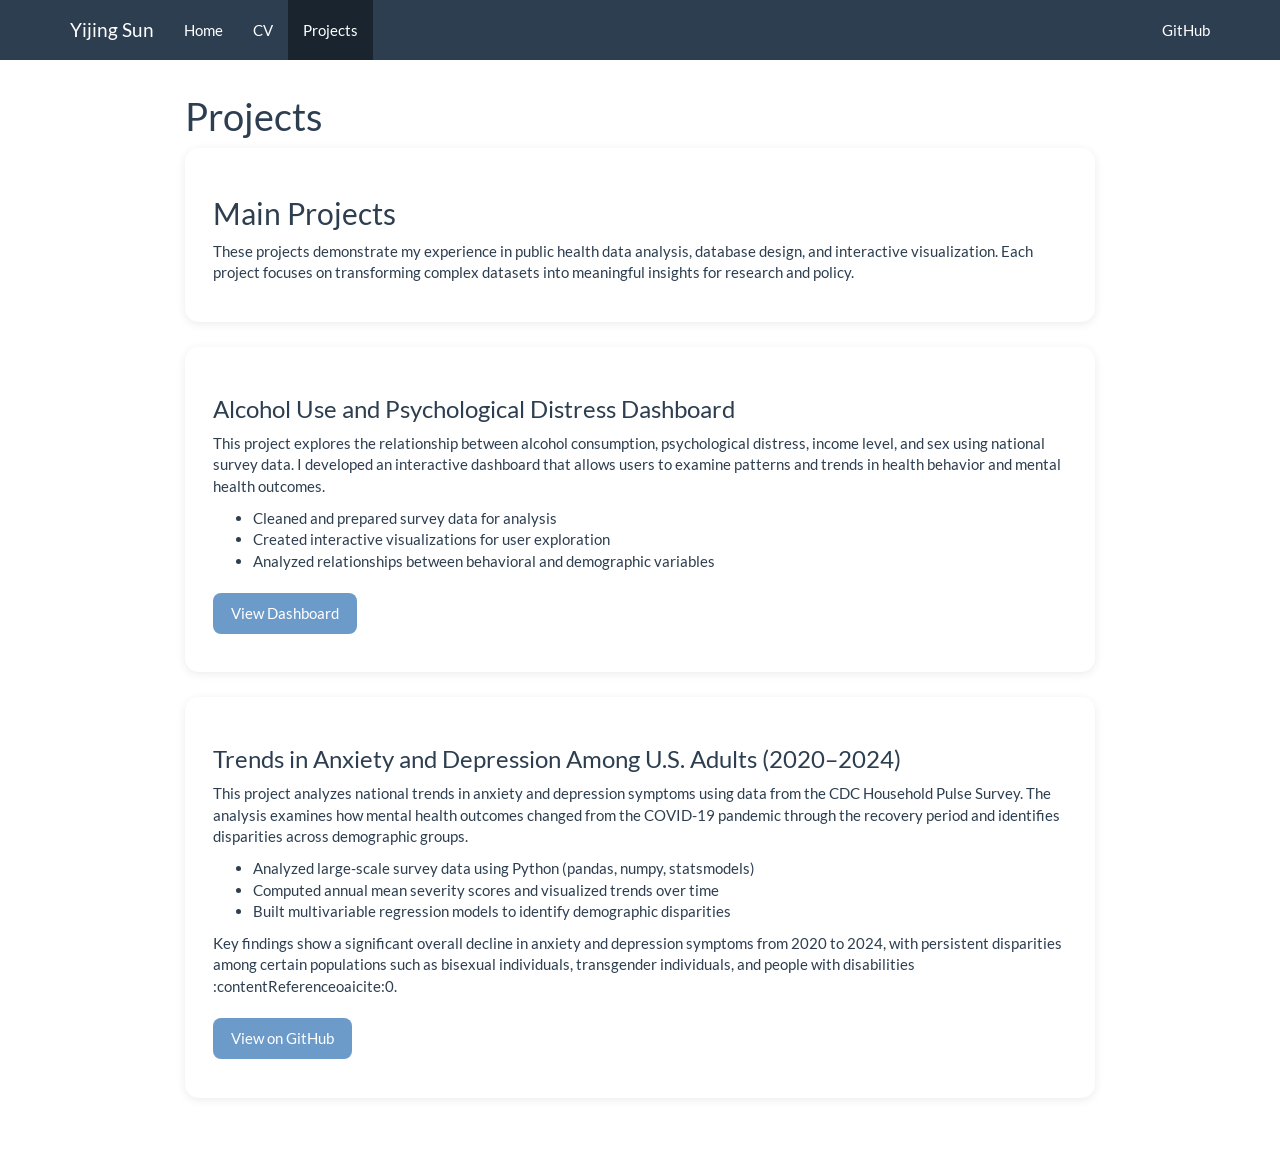
==== docs/projects.html @ ec3d5589 "main files" ====
<!DOCTYPE html>

<html>

<head>

<meta charset="utf-8" />
<meta name="generator" content="pandoc" />
<meta http-equiv="X-UA-Compatible" content="IE=EDGE" />




<title>Projects</title>

<script src="site_libs/header-attrs-2.29/header-attrs.js"></script>
<script src="site_libs/jquery-3.6.0/jquery-3.6.0.min.js"></script>
<meta name="viewport" content="width=device-width, initial-scale=1" />
<link href="site_libs/bootstrap-3.3.5/css/flatly.min.css" rel="stylesheet" />
<script src="site_libs/bootstrap-3.3.5/js/bootstrap.min.js"></script>
<script src="site_libs/bootstrap-3.3.5/shim/html5shiv.min.js"></script>
<script src="site_libs/bootstrap-3.3.5/shim/respond.min.js"></script>
<style>h1 {font-size: 34px;}
       h1.title {font-size: 38px;}
       h2 {font-size: 30px;}
       h3 {font-size: 24px;}
       h4 {font-size: 18px;}
       h5 {font-size: 16px;}
       h6 {font-size: 12px;}
       code {color: inherit; background-color: rgba(0, 0, 0, 0.04);}
       pre:not([class]) { background-color: white }</style>
<script src="site_libs/navigation-1.1/tabsets.js"></script>
<link href="site_libs/highlightjs-9.12.0/default.css" rel="stylesheet" />
<script src="site_libs/highlightjs-9.12.0/highlight.js"></script>

<style type="text/css">
  code{white-space: pre-wrap;}
  span.smallcaps{font-variant: small-caps;}
  span.underline{text-decoration: underline;}
  div.column{display: inline-block; vertical-align: top; width: 50%;}
  div.hanging-indent{margin-left: 1.5em; text-indent: -1.5em;}
  ul.task-list{list-style: none;}
    </style>

<style type="text/css">code{white-space: pre;}</style>
<script type="text/javascript">
if (window.hljs) {
  hljs.configure({languages: []});
  hljs.initHighlightingOnLoad();
  if (document.readyState && document.readyState === "complete") {
    window.setTimeout(function() { hljs.initHighlighting(); }, 0);
  }
}
</script>






<link rel="stylesheet" href="styles.css" type="text/css" />



<style type = "text/css">
.main-container {
  max-width: 940px;
  margin-left: auto;
  margin-right: auto;
}
img {
  max-width:100%;
}
.tabbed-pane {
  padding-top: 12px;
}
.html-widget {
  margin-bottom: 20px;
}
button.code-folding-btn:focus {
  outline: none;
}
summary {
  display: list-item;
}
details > summary > p:only-child {
  display: inline;
}
pre code {
  padding: 0;
}
</style>


<style type="text/css">
.dropdown-submenu {
  position: relative;
}
.dropdown-submenu>.dropdown-menu {
  top: 0;
  left: 100%;
  margin-top: -6px;
  margin-left: -1px;
  border-radius: 0 6px 6px 6px;
}
.dropdown-submenu:hover>.dropdown-menu {
  display: block;
}
.dropdown-submenu>a:after {
  display: block;
  content: " ";
  float: right;
  width: 0;
  height: 0;
  border-color: transparent;
  border-style: solid;
  border-width: 5px 0 5px 5px;
  border-left-color: #cccccc;
  margin-top: 5px;
  margin-right: -10px;
}
.dropdown-submenu:hover>a:after {
  border-left-color: #adb5bd;
}
.dropdown-submenu.pull-left {
  float: none;
}
.dropdown-submenu.pull-left>.dropdown-menu {
  left: -100%;
  margin-left: 10px;
  border-radius: 6px 0 6px 6px;
}
</style>

<script type="text/javascript">
// manage active state of menu based on current page
$(document).ready(function () {
  // active menu anchor
  href = window.location.pathname
  href = href.substr(href.lastIndexOf('/') + 1)
  if (href === "")
    href = "index.html";
  var menuAnchor = $('a[href="' + href + '"]');

  // mark the anchor link active (and if it's in a dropdown, also mark that active)
  var dropdown = menuAnchor.closest('li.dropdown');
  if (window.bootstrap) { // Bootstrap 4+
    menuAnchor.addClass('active');
    dropdown.find('> .dropdown-toggle').addClass('active');
  } else { // Bootstrap 3
    menuAnchor.parent().addClass('active');
    dropdown.addClass('active');
  }

  // Navbar adjustments
  var navHeight = $(".navbar").first().height() + 15;
  var style = document.createElement('style');
  var pt = "padding-top: " + navHeight + "px; ";
  var mt = "margin-top: -" + navHeight + "px; ";
  var css = "";
  // offset scroll position for anchor links (for fixed navbar)
  for (var i = 1; i <= 6; i++) {
    css += ".section h" + i + "{ " + pt + mt + "}\n";
  }
  style.innerHTML = "body {" + pt + "padding-bottom: 40px; }\n" + css;
  document.head.appendChild(style);
});
</script>

<!-- tabsets -->

<style type="text/css">
.tabset-dropdown > .nav-tabs {
  display: inline-table;
  max-height: 500px;
  min-height: 44px;
  overflow-y: auto;
  border: 1px solid #ddd;
  border-radius: 4px;
}

.tabset-dropdown > .nav-tabs > li.active:before, .tabset-dropdown > .nav-tabs.nav-tabs-open:before {
  content: "\e259";
  font-family: 'Glyphicons Halflings';
  display: inline-block;
  padding: 10px;
  border-right: 1px solid #ddd;
}

.tabset-dropdown > .nav-tabs.nav-tabs-open > li.active:before {
  content: "\e258";
  font-family: 'Glyphicons Halflings';
  border: none;
}

.tabset-dropdown > .nav-tabs > li.active {
  display: block;
}

.tabset-dropdown > .nav-tabs > li > a,
.tabset-dropdown > .nav-tabs > li > a:focus,
.tabset-dropdown > .nav-tabs > li > a:hover {
  border: none;
  display: inline-block;
  border-radius: 4px;
  background-color: transparent;
}

.tabset-dropdown > .nav-tabs.nav-tabs-open > li {
  display: block;
  float: none;
}

.tabset-dropdown > .nav-tabs > li {
  display: none;
}
</style>

<!-- code folding -->




</head>

<body>


<div class="container-fluid main-container">




<div class="navbar navbar-default  navbar-fixed-top" role="navigation">
  <div class="container">
    <div class="navbar-header">
      <button type="button" class="navbar-toggle collapsed" data-toggle="collapse" data-bs-toggle="collapse" data-target="#navbar" data-bs-target="#navbar">
        <span class="icon-bar"></span>
        <span class="icon-bar"></span>
        <span class="icon-bar"></span>
      </button>
      <a class="navbar-brand" href="index.html">Yijing Sun</a>
    </div>
    <div id="navbar" class="navbar-collapse collapse">
      <ul class="nav navbar-nav">
        <li>
  <a href="index.html">Home</a>
</li>
<li>
  <a href="cv.html">CV</a>
</li>
<li>
  <a href="projects.html">Projects</a>
</li>
      </ul>
      <ul class="nav navbar-nav navbar-right">
        <li>
  <a href="https://github.com/charsun0119">GitHub</a>
</li>
      </ul>
    </div><!--/.nav-collapse -->
  </div><!--/.container -->
</div><!--/.navbar -->

<div id="header">



<h1 class="title toc-ignore">Projects</h1>

</div>


<div class="section-card">
<h2>
Main Projects
</h2>
<p>
These projects demonstrate my experience in public health data analysis,
database design, and interactive visualization. Each project focuses on
transforming complex datasets into meaningful insights for research and
policy.
</p>
</div>
<div class="section-card">
<h3>
Alcohol Use and Psychological Distress Dashboard
</h3>
<p>
This project explores the relationship between alcohol consumption,
psychological distress, income level, and sex using national survey
data. I developed an interactive dashboard that allows users to examine
patterns and trends in health behavior and mental health outcomes.
</p>
<ul>
<li>
Cleaned and prepared survey data for analysis
</li>
<li>
Created interactive visualizations for user exploration
</li>
<li>
Analyzed relationships between behavioral and demographic variables
</li>
</ul>
<p><a class="button" href="https://charsun0119.github.io/DATA555_final/final-4a.html" target="_blank">
View Dashboard </a></p>
</div>
<div class="section-card">
<h3>
Trends in Anxiety and Depression Among U.S. Adults (2020–2024)
</h3>
<p>
This project analyzes national trends in anxiety and depression symptoms
using data from the CDC Household Pulse Survey. The analysis examines
how mental health outcomes changed from the COVID-19 pandemic through
the recovery period and identifies disparities across demographic
groups.
</p>
<ul>
<li>
Analyzed large-scale survey data using Python (pandas, numpy,
statsmodels)
</li>
<li>
Computed annual mean severity scores and visualized trends over time
</li>
<li>
Built multivariable regression models to identify demographic
disparities
</li>
</ul>
<p>
Key findings show a significant overall decline in anxiety and
depression symptoms from 2020 to 2024, with persistent disparities among
certain populations such as bisexual individuals, transgender
individuals, and people with disabilities :contentReference<span
index="0">oaicite:0</span>.
</p>
<p><a class="button" href="https://github.com/charsun0119/BIOS584-Final" target="_blank">
View on GitHub </a></p>
</div>




</div>

<script>

// add bootstrap table styles to pandoc tables
function bootstrapStylePandocTables() {
  $('tr.odd').parent('tbody').parent('table').addClass('table table-condensed');
}
$(document).ready(function () {
  bootstrapStylePandocTables();
});


</script>

<!-- tabsets -->

<script>
$(document).ready(function () {
  window.buildTabsets("TOC");
});

$(document).ready(function () {
  $('.tabset-dropdown > .nav-tabs > li').click(function () {
    $(this).parent().toggleClass('nav-tabs-open');
  });
});
</script>

<!-- code folding -->


<!-- dynamically load mathjax for compatibility with self-contained -->
<script>
  (function () {
    var script = document.createElement("script");
    script.type = "text/javascript";
    script.src  = "https://mathjax.rstudio.com/latest/MathJax.js?config=TeX-AMS-MML_HTMLorMML";
    document.getElementsByTagName("head")[0].appendChild(script);
  })();
</script>

</body>
</html>
---- docs/site_libs/bootstrap-3.3.5/css/flatly.min.css ----
@font-face {
  font-family: 'Lato';
  font-style: normal;
  font-weight: 400;
  src: url(fonts/Lato.ttf) format('truetype');
}
@font-face {
  font-family: 'Lato';
  font-style: normal;
  font-weight: 700;
  src: url(fonts/LatoBold.ttf) format('truetype');
}
@font-face {
  font-family: 'Lato';
  font-style: italic;
  font-weight: 400;
  src: url(fonts/LatoItalic.ttf) format('truetype');
}

/*!
 * bootswatch v3.3.6
 * Homepage: http://bootswatch.com
 * Copyright 2012-2015 Thomas Park
 * Licensed under MIT
 * Based on Bootstrap
*//*!
 * Bootstrap v3.3.6 (http://getbootstrap.com)
 * Copyright 2011-2015 Twitter, Inc.
 * Licensed under MIT (https://github.com/twbs/bootstrap/blob/master/LICENSE)
 *//*! normalize.css v3.0.3 | MIT License | github.com/necolas/normalize.css */html{font-family:sans-serif;-ms-text-size-adjust:100%;-webkit-text-size-adjust:100%}body{margin:0}article,aside,details,figcaption,figure,footer,header,hgroup,main,menu,nav,section,summary{display:block}audio,canvas,progress,video{display:inline-block;vertical-align:baseline}audio:not([controls]){display:none;height:0}[hidden],template{display:none}a{background-color:transparent}a:active,a:hover{outline:0}abbr[title]{border-bottom:1px dotted}b,strong{font-weight:bold}dfn{font-style:italic}h1{font-size:2em;margin:0.67em 0}mark{background:#ff0;color:#000}small{font-size:80%}sub,sup{font-size:75%;line-height:0;position:relative;vertical-align:baseline}sup{top:-0.5em}sub{bottom:-0.25em}img{border:0}svg:not(:root){overflow:hidden}figure{margin:1em 40px}hr{-webkit-box-sizing:content-box;-moz-box-sizing:content-box;box-sizing:content-box;height:0}pre{overflow:auto}code,kbd,pre,samp{font-family:monospace, monospace;font-size:1em}button,input,optgroup,select,textarea{color:inherit;font:inherit;margin:0}button{overflow:visible}button,select{text-transform:none}button,html input[type="button"],input[type="reset"],input[type="submit"]{-webkit-appearance:button;cursor:pointer}button[disabled],html input[disabled]{cursor:default}button::-moz-focus-inner,input::-moz-focus-inner{border:0;padding:0}input{line-height:normal}input[type="checkbox"],input[type="radio"]{-webkit-box-sizing:border-box;-moz-box-sizing:border-box;box-sizing:border-box;padding:0}input[type="number"]::-webkit-inner-spin-button,input[type="number"]::-webkit-outer-spin-button{height:auto}input[type="search"]{-webkit-appearance:textfield;-webkit-box-sizing:content-box;-moz-box-sizing:content-box;box-sizing:content-box}input[type="search"]::-webkit-search-cancel-button,input[type="search"]::-webkit-search-decoration{-webkit-appearance:none}fieldset{border:1px solid #c0c0c0;margin:0 2px;padding:0.35em 0.625em 0.75em}legend{border:0;padding:0}textarea{overflow:auto}optgroup{font-weight:bold}table{border-collapse:collapse;border-spacing:0}td,th{padding:0}/*! Source: https://github.com/h5bp/html5-boilerplate/blob/master/src/css/main.css */@media print{*,*:before,*:after{background:transparent !important;color:#000 !important;-webkit-box-shadow:none !important;box-shadow:none !important;text-shadow:none !important}a,a:visited{text-decoration:underline}a[href]:after{content:" (" attr(href) ")"}abbr[title]:after{content:" (" attr(title) ")"}a[href^="#"]:after,a[href^="javascript:"]:after{content:""}pre,blockquote{border:1px solid #999;page-break-inside:avoid}thead{display:table-header-group}tr,img{page-break-inside:avoid}img{max-width:100% !important}p,h2,h3{orphans:3;widows:3}h2,h3{page-break-after:avoid}.navbar{display:none}.btn>.caret,.dropup>.btn>.caret{border-top-color:#000 !important}.label{border:1px solid #000}.table{border-collapse:collapse !important}.table td,.table th{background-color:#fff !important}.table-bordered th,.table-bordered td{border:1px solid #ddd !important}}@font-face{font-family:'Glyphicons Halflings';src:url('../fonts/glyphicons-halflings-regular.eot');src:url('../fonts/glyphicons-halflings-regular.eot?#iefix') format('embedded-opentype'),url('../fonts/glyphicons-halflings-regular.woff') format('woff'),url('../fonts/glyphicons-halflings-regular.ttf') format('truetype'),url('../fonts/glyphicons-halflings-regular.svg#glyphicons_halflingsregular') format('svg')}.glyphicon{position:relative;top:1px;display:inline-block;font-family:'Glyphicons Halflings';font-style:normal;font-weight:normal;line-height:1;-webkit-font-smoothing:antialiased;-moz-osx-font-smoothing:grayscale}.glyphicon-asterisk:before{content:"\002a"}.glyphicon-plus:before{content:"\002b"}.glyphicon-euro:before,.glyphicon-eur:before{content:"\20ac"}.glyphicon-minus:before{content:"\2212"}.glyphicon-cloud:before{content:"\2601"}.glyphicon-envelope:before{content:"\2709"}.glyphicon-pencil:before{content:"\270f"}.glyphicon-glass:before{content:"\e001"}.glyphicon-music:before{content:"\e002"}.glyphicon-search:before{content:"\e003"}.glyphicon-heart:before{content:"\e005"}.glyphicon-star:before{content:"\e006"}.glyphicon-star-empty:before{content:"\e007"}.glyphicon-user:before{content:"\e008"}.glyphicon-film:before{content:"\e009"}.glyphicon-th-large:before{content:"\e010"}.glyphicon-th:before{content:"\e011"}.glyphicon-th-list:before{content:"\e012"}.glyphicon-ok:before{content:"\e013"}.glyphicon-remove:before{content:"\e014"}.glyphicon-zoom-in:before{content:"\e015"}.glyphicon-zoom-out:before{content:"\e016"}.glyphicon-off:before{content:"\e017"}.glyphicon-signal:before{content:"\e018"}.glyphicon-cog:before{content:"\e019"}.glyphicon-trash:before{content:"\e020"}.glyphicon-home:before{content:"\e021"}.glyphicon-file:before{content:"\e022"}.glyphicon-time:before{content:"\e023"}.glyphicon-road:before{content:"\e024"}.glyphicon-download-alt:before{content:"\e025"}.glyphicon-download:before{content:"\e026"}.glyphicon-upload:before{content:"\e027"}.glyphicon-inbox:before{content:"\e028"}.glyphicon-play-circle:before{content:"\e029"}.glyphicon-repeat:before{content:"\e030"}.glyphicon-refresh:before{content:"\e031"}.glyphicon-list-alt:before{content:"\e032"}.glyphicon-lock:before{content:"\e033"}.glyphicon-flag:before{content:"\e034"}.glyphicon-headphones:before{content:"\e035"}.glyphicon-volume-off:before{content:"\e036"}.glyphicon-volume-down:before{content:"\e037"}.glyphicon-volume-up:before{content:"\e038"}.glyphicon-qrcode:before{content:"\e039"}.glyphicon-barcode:before{content:"\e040"}.glyphicon-tag:before{content:"\e041"}.glyphicon-tags:before{content:"\e042"}.glyphicon-book:before{content:"\e043"}.glyphicon-bookmark:before{content:"\e044"}.glyphicon-print:before{content:"\e045"}.glyphicon-camera:before{content:"\e046"}.glyphicon-font:before{content:"\e047"}.glyphicon-bold:before{content:"\e048"}.glyphicon-italic:before{content:"\e049"}.glyphicon-text-height:before{content:"\e050"}.glyphicon-text-width:before{content:"\e051"}.glyphicon-align-left:before{content:"\e052"}.glyphicon-align-center:before{content:"\e053"}.glyphicon-align-right:before{content:"\e054"}.glyphicon-align-justify:before{content:"\e055"}.glyphicon-list:before{content:"\e056"}.glyphicon-indent-left:before{content:"\e057"}.glyphicon-indent-right:before{content:"\e058"}.glyphicon-facetime-video:before{content:"\e059"}.glyphicon-picture:before{content:"\e060"}.glyphicon-map-marker:before{content:"\e062"}.glyphicon-adjust:before{content:"\e063"}.glyphicon-tint:before{content:"\e064"}.glyphicon-edit:before{content:"\e065"}.glyphicon-share:before{content:"\e066"}.glyphicon-check:before{content:"\e067"}.glyphicon-move:before{content:"\e068"}.glyphicon-step-backward:before{content:"\e069"}.glyphicon-fast-backward:before{content:"\e070"}.glyphicon-backward:before{content:"\e071"}.glyphicon-play:before{content:"\e072"}.glyphicon-pause:before{content:"\e073"}.glyphicon-stop:before{content:"\e074"}.glyphicon-forward:before{content:"\e075"}.glyphicon-fast-forward:before{content:"\e076"}.glyphicon-step-forward:before{content:"\e077"}.glyphicon-eject:before{content:"\e078"}.glyphicon-chevron-left:before{content:"\e079"}.glyphicon-chevron-right:before{content:"\e080"}.glyphicon-plus-sign:before{content:"\e081"}.glyphicon-minus-sign:before{content:"\e082"}.glyphicon-remove-sign:before{content:"\e083"}.glyphicon-ok-sign:before{content:"\e084"}.glyphicon-question-sign:before{content:"\e085"}.glyphicon-info-sign:before{content:"\e086"}.glyphicon-screenshot:before{content:"\e087"}.glyphicon-remove-circle:before{content:"\e088"}.glyphicon-ok-circle:before{content:"\e089"}.glyphicon-ban-circle:before{content:"\e090"}.glyphicon-arrow-left:before{content:"\e091"}.glyphicon-arrow-right:before{content:"\e092"}.glyphicon-arrow-up:before{content:"\e093"}.glyphicon-arrow-down:before{content:"\e094"}.glyphicon-share-alt:before{content:"\e095"}.glyphicon-resize-full:before{content:"\e096"}.glyphicon-resize-small:before{content:"\e097"}.glyphicon-exclamation-sign:before{content:"\e101"}.glyphicon-gift:before{content:"\e102"}.glyphicon-leaf:before{content:"\e103"}.glyphicon-fire:before{content:"\e104"}.glyphicon-eye-open:before{content:"\e105"}.glyphicon-eye-close:before{content:"\e106"}.glyphicon-warning-sign:before{content:"\e107"}.glyphicon-plane:before{content:"\e108"}.glyphicon-calendar:before{content:"\e109"}.glyphicon-random:before{content:"\e110"}.glyphicon-comment:before{content:"\e111"}.glyphicon-magnet:before{content:"\e112"}.glyphicon-chevron-up:before{content:"\e113"}.glyphicon-chevron-down:before{content:"\e114"}.glyphicon-retweet:before{content:"\e115"}.glyphicon-shopping-cart:before{content:"\e116"}.glyphicon-folder-close:before{content:"\e117"}.glyphicon-folder-open:before{content:"\e118"}.glyphicon-resize-vertical:before{content:"\e119"}.glyphicon-resize-horizontal:before{content:"\e120"}.glyphicon-hdd:before{content:"\e121"}.glyphicon-bullhorn:before{content:"\e122"}.glyphicon-bell:before{content:"\e123"}.glyphicon-certificate:before{content:"\e124"}.glyphicon-thumbs-up:before{content:"\e125"}.glyphicon-thumbs-down:before{content:"\e126"}.glyphicon-hand-right:before{content:"\e127"}.glyphicon-hand-left:before{content:"\e128"}.glyphicon-hand-up:before{content:"\e129"}.glyphicon-hand-down:before{content:"\e130"}.glyphicon-circle-arrow-right:before{content:"\e131"}.glyphicon-circle-arrow-left:before{content:"\e132"}.glyphicon-circle-arrow-up:before{content:"\e133"}.glyphicon-circle-arrow-down:before{content:"\e134"}.glyphicon-globe:before{content:"\e135"}.glyphicon-wrench:before{content:"\e136"}.glyphicon-tasks:before{content:"\e137"}.glyphicon-filter:before{content:"\e138"}.glyphicon-briefcase:before{content:"\e139"}.glyphicon-fullscreen:before{content:"\e140"}.glyphicon-dashboard:before{content:"\e141"}.glyphicon-paperclip:before{content:"\e142"}.glyphicon-heart-empty:before{content:"\e143"}.glyphicon-link:before{content:"\e144"}.glyphicon-phone:before{content:"\e145"}.glyphicon-pushpin:before{content:"\e146"}.glyphicon-usd:before{content:"\e148"}.glyphicon-gbp:before{content:"\e149"}.glyphicon-sort:before{content:"\e150"}.glyphicon-sort-by-alphabet:before{content:"\e151"}.glyphicon-sort-by-alphabet-alt:before{content:"\e152"}.glyphicon-sort-by-order:before{content:"\e153"}.glyphicon-sort-by-order-alt:before{content:"\e154"}.glyphicon-sort-by-attributes:before{content:"\e155"}.glyphicon-sort-by-attributes-alt:before{content:"\e156"}.glyphicon-unchecked:before{content:"\e157"}.glyphicon-expand:before{content:"\e158"}.glyphicon-collapse-down:before{content:"\e159"}.glyphicon-collapse-up:before{content:"\e160"}.glyphicon-log-in:before{content:"\e161"}.glyphicon-flash:before{content:"\e162"}.glyphicon-log-out:before{content:"\e163"}.glyphicon-new-window:before{content:"\e164"}.glyphicon-record:before{content:"\e165"}.glyphicon-save:before{content:"\e166"}.glyphicon-open:before{content:"\e167"}.glyphicon-saved:before{content:"\e168"}.glyphicon-import:before{content:"\e169"}.glyphicon-export:before{content:"\e170"}.glyphicon-send:before{content:"\e171"}.glyphicon-floppy-disk:before{content:"\e172"}.glyphicon-floppy-saved:before{content:"\e173"}.glyphicon-floppy-remove:before{content:"\e174"}.glyphicon-floppy-save:before{content:"\e175"}.glyphicon-floppy-open:before{content:"\e176"}.glyphicon-credit-card:before{content:"\e177"}.glyphicon-transfer:before{content:"\e178"}.glyphicon-cutlery:before{content:"\e179"}.glyphicon-header:before{content:"\e180"}.glyphicon-compressed:before{content:"\e181"}.glyphicon-earphone:before{content:"\e182"}.glyphicon-phone-alt:before{content:"\e183"}.glyphicon-tower:before{content:"\e184"}.glyphicon-stats:before{content:"\e185"}.glyphicon-sd-video:before{content:"\e186"}.glyphicon-hd-video:before{content:"\e187"}.glyphicon-subtitles:before{content:"\e188"}.glyphicon-sound-stereo:before{content:"\e189"}.glyphicon-sound-dolby:before{content:"\e190"}.glyphicon-sound-5-1:before{content:"\e191"}.glyphicon-sound-6-1:before{content:"\e192"}.glyphicon-sound-7-1:before{content:"\e193"}.glyphicon-copyright-mark:before{content:"\e194"}.glyphicon-registration-mark:before{content:"\e195"}.glyphicon-cloud-download:before{content:"\e197"}.glyphicon-cloud-upload:before{content:"\e198"}.glyphicon-tree-conifer:before{content:"\e199"}.glyphicon-tree-deciduous:before{content:"\e200"}.glyphicon-cd:before{content:"\e201"}.glyphicon-save-file:before{content:"\e202"}.glyphicon-open-file:before{content:"\e203"}.glyphicon-level-up:before{content:"\e204"}.glyphicon-copy:before{content:"\e205"}.glyphicon-paste:before{content:"\e206"}.glyphicon-alert:before{content:"\e209"}.glyphicon-equalizer:before{content:"\e210"}.glyphicon-king:before{content:"\e211"}.glyphicon-queen:before{content:"\e212"}.glyphicon-pawn:before{content:"\e213"}.glyphicon-bishop:before{content:"\e214"}.glyphicon-knight:before{content:"\e215"}.glyphicon-baby-formula:before{content:"\e216"}.glyphicon-tent:before{content:"\26fa"}.glyphicon-blackboard:before{content:"\e218"}.glyphicon-bed:before{content:"\e219"}.glyphicon-apple:before{content:"\f8ff"}.glyphicon-erase:before{content:"\e221"}.glyphicon-hourglass:before{content:"\231b"}.glyphicon-lamp:before{content:"\e223"}.glyphicon-duplicate:before{content:"\e224"}.glyphicon-piggy-bank:before{content:"\e225"}.glyphicon-scissors:before{content:"\e226"}.glyphicon-bitcoin:before{content:"\e227"}.glyphicon-btc:before{content:"\e227"}.glyphicon-xbt:before{content:"\e227"}.glyphicon-yen:before{content:"\00a5"}.glyphicon-jpy:before{content:"\00a5"}.glyphicon-ruble:before{content:"\20bd"}.glyphicon-rub:before{content:"\20bd"}.glyphicon-scale:before{content:"\e230"}.glyphicon-ice-lolly:before{content:"\e231"}.glyphicon-ice-lolly-tasted:before{content:"\e232"}.glyphicon-education:before{content:"\e233"}.glyphicon-option-horizontal:before{content:"\e234"}.glyphicon-option-vertical:before{content:"\e235"}.glyphicon-menu-hamburger:before{content:"\e236"}.glyphicon-modal-window:before{content:"\e237"}.glyphicon-oil:before{content:"\e238"}.glyphicon-grain:before{content:"\e239"}.glyphicon-sunglasses:before{content:"\e240"}.glyphicon-text-size:before{content:"\e241"}.glyphicon-text-color:before{content:"\e242"}.glyphicon-text-background:before{content:"\e243"}.glyphicon-object-align-top:before{content:"\e244"}.glyphicon-object-align-bottom:before{content:"\e245"}.glyphicon-object-align-horizontal:before{content:"\e246"}.glyphicon-object-align-left:before{content:"\e247"}.glyphicon-object-align-vertical:before{content:"\e248"}.glyphicon-object-align-right:before{content:"\e249"}.glyphicon-triangle-right:before{content:"\e250"}.glyphicon-triangle-left:before{content:"\e251"}.glyphicon-triangle-bottom:before{content:"\e252"}.glyphicon-triangle-top:before{content:"\e253"}.glyphicon-console:before{content:"\e254"}.glyphicon-superscript:before{content:"\e255"}.glyphicon-subscript:before{content:"\e256"}.glyphicon-menu-left:before{content:"\e257"}.glyphicon-menu-right:before{content:"\e258"}.glyphicon-menu-down:before{content:"\e259"}.glyphicon-menu-up:before{content:"\e260"}*{-webkit-box-sizing:border-box;-moz-box-sizing:border-box;box-sizing:border-box}*:before,*:after{-webkit-box-sizing:border-box;-moz-box-sizing:border-box;box-sizing:border-box}html{font-size:10px;-webkit-tap-highlight-color:rgba(0,0,0,0)}body{font-family:"Lato","Helvetica Neue",Helvetica,Arial,sans-serif;font-size:15px;line-height:1.42857143;color:#2c3e50;background-color:#ffffff}input,button,select,textarea{font-family:inherit;font-size:inherit;line-height:inherit}a{color:#18bc9c;text-decoration:none}a:hover,a:focus{color:#18bc9c;text-decoration:underline}a:focus{outline:thin dotted;outline:5px auto -webkit-focus-ring-color;outline-offset:-2px}figure{margin:0}img{vertical-align:middle}.img-responsive,.thumbnail>img,.thumbnail a>img,.carousel-inner>.item>img,.carousel-inner>.item>a>img{display:block;max-width:100%;height:auto}.img-rounded{border-radius:6px}.img-thumbnail{padding:4px;line-height:1.42857143;background-color:#ffffff;border:1px solid #ecf0f1;border-radius:4px;-webkit-transition:all .2s ease-in-out;-o-transition:all .2s ease-in-out;transition:all .2s ease-in-out;display:inline-block;max-width:100%;height:auto}.img-circle{border-radius:50%}hr{margin-top:21px;margin-bottom:21px;border:0;border-top:1px solid #ecf0f1}.sr-only{position:absolute;width:1px;height:1px;margin:-1px;padding:0;overflow:hidden;clip:rect(0, 0, 0, 0);border:0}.sr-only-focusable:active,.sr-only-focusable:focus{position:static;width:auto;height:auto;margin:0;overflow:visible;clip:auto}[role="button"]{cursor:pointer}h1,h2,h3,h4,h5,h6,.h1,.h2,.h3,.h4,.h5,.h6{font-family:"Lato","Helvetica Neue",Helvetica,Arial,sans-serif;font-weight:400;line-height:1.1;color:inherit}h1 small,h2 small,h3 small,h4 small,h5 small,h6 small,.h1 small,.h2 small,.h3 small,.h4 small,.h5 small,.h6 small,h1 .small,h2 .small,h3 .small,h4 .small,h5 .small,h6 .small,.h1 .small,.h2 .small,.h3 .small,.h4 .small,.h5 .small,.h6 .small{font-weight:normal;line-height:1;color:#b4bcc2}h1,.h1,h2,.h2,h3,.h3{margin-top:21px;margin-bottom:10.5px}h1 small,.h1 small,h2 small,.h2 small,h3 small,.h3 small,h1 .small,.h1 .small,h2 .small,.h2 .small,h3 .small,.h3 .small{font-size:65%}h4,.h4,h5,.h5,h6,.h6{margin-top:10.5px;margin-bottom:10.5px}h4 small,.h4 small,h5 small,.h5 small,h6 small,.h6 small,h4 .small,.h4 .small,h5 .small,.h5 .small,h6 .small,.h6 .small{font-size:75%}h1,.h1{font-size:39px}h2,.h2{font-size:32px}h3,.h3{font-size:26px}h4,.h4{font-size:19px}h5,.h5{font-size:15px}h6,.h6{font-size:13px}p{margin:0 0 10.5px}.lead{margin-bottom:21px;font-size:17px;font-weight:300;line-height:1.4}@media (min-width:768px){.lead{font-size:22.5px}}small,.small{font-size:86%}mark,.mark{background-color:#f39c12;padding:.2em}.text-left{text-align:left}.text-right{text-align:right}.text-center{text-align:center}.text-justify{text-align:justify}.text-nowrap{white-space:nowrap}.text-lowercase{text-transform:lowercase}.text-uppercase{text-transform:uppercase}.text-capitalize{text-transform:capitalize}.text-muted{color:#b4bcc2}.text-primary{color:#2c3e50}a.text-primary:hover,a.text-primary:focus{color:#1a242f}.text-success{color:#ffffff}a.text-success:hover,a.text-success:focus{color:#e6e6e6}.text-info{color:#ffffff}a.text-info:hover,a.text-info:focus{color:#e6e6e6}.text-warning{color:#ffffff}a.text-warning:hover,a.text-warning:focus{color:#e6e6e6}.text-danger{color:#ffffff}a.text-danger:hover,a.text-danger:focus{color:#e6e6e6}.bg-primary{color:#fff;background-color:#2c3e50}a.bg-primary:hover,a.bg-primary:focus{background-color:#1a242f}.bg-success{background-color:#18bc9c}a.bg-success:hover,a.bg-success:focus{background-color:#128f76}.bg-info{background-color:#3498db}a.bg-info:hover,a.bg-info:focus{background-color:#217dbb}.bg-warning{background-color:#f39c12}a.bg-warning:hover,a.bg-warning:focus{background-color:#c87f0a}.bg-danger{background-color:#e74c3c}a.bg-danger:hover,a.bg-danger:focus{background-color:#d62c1a}.page-header{padding-bottom:9.5px;margin:42px 0 21px;border-bottom:1px solid transparent}ul,ol{margin-top:0;margin-bottom:10.5px}ul ul,ol ul,ul ol,ol ol{margin-bottom:0}.list-unstyled{padding-left:0;list-style:none}.list-inline{padding-left:0;list-style:none;margin-left:-5px}.list-inline>li{display:inline-block;padding-left:5px;padding-right:5px}dl{margin-top:0;margin-bottom:21px}dt,dd{line-height:1.42857143}dt{font-weight:bold}dd{margin-left:0}@media (min-width:768px){.dl-horizontal dt{float:left;width:160px;clear:left;text-align:right;overflow:hidden;text-overflow:ellipsis;white-space:nowrap}.dl-horizontal dd{margin-left:180px}}abbr[title],abbr[data-original-title]{cursor:help;border-bottom:1px dotted #b4bcc2}.initialism{font-size:90%;text-transform:uppercase}blockquote{padding:10.5px 21px;margin:0 0 21px;font-size:18.75px;border-left:5px solid #ecf0f1}blockquote p:last-child,blockquote ul:last-child,blockquote ol:last-child{margin-bottom:0}blockquote footer,blockquote small,blockquote .small{display:block;font-size:80%;line-height:1.42857143;color:#b4bcc2}blockquote footer:before,blockquote small:before,blockquote .small:before{content:'\2014 \00A0'}.blockquote-reverse,blockquote.pull-right{padding-right:15px;padding-left:0;border-right:5px solid #ecf0f1;border-left:0;text-align:right}.blockquote-reverse footer:before,blockquote.pull-right footer:before,.blockquote-reverse small:before,blockquote.pull-right small:before,.blockquote-reverse .small:before,blockquote.pull-right .small:before{content:''}.blockquote-reverse footer:after,blockquote.pull-right footer:after,.blockquote-reverse small:after,blockquote.pull-right small:after,.blockquote-reverse .small:after,blockquote.pull-right .small:after{content:'\00A0 \2014'}address{margin-bottom:21px;font-style:normal;line-height:1.42857143}code,kbd,pre,samp{font-family:monospace}code{padding:2px 4px;font-size:90%;color:#c7254e;background-color:#f9f2f4;border-radius:4px}kbd{padding:2px 4px;font-size:90%;color:#ffffff;background-color:#333333;border-radius:3px;-webkit-box-shadow:inset 0 -1px 0 rgba(0,0,0,0.25);box-shadow:inset 0 -1px 0 rgba(0,0,0,0.25)}kbd kbd{padding:0;font-size:100%;font-weight:bold;-webkit-box-shadow:none;box-shadow:none}pre{display:block;padding:10px;margin:0 0 10.5px;font-size:14px;line-height:1.42857143;word-break:break-all;word-wrap:break-word;color:#7b8a8b;background-color:#ecf0f1;border:1px solid #cccccc;border-radius:4px}pre code{padding:0;font-size:inherit;color:inherit;white-space:pre-wrap;background-color:transparent;border-radius:0}.pre-scrollable{max-height:340px;overflow-y:scroll}.container{margin-right:auto;margin-left:auto;padding-left:15px;padding-right:15px}@media (min-width:768px){.container{width:750px}}@media (min-width:992px){.container{width:970px}}@media (min-width:1200px){.container{width:1170px}}.container-fluid{margin-right:auto;margin-left:auto;padding-left:15px;padding-right:15px}.row{margin-left:-15px;margin-right:-15px}.col-xs-1,.col-sm-1,.col-md-1,.col-lg-1,.col-xs-2,.col-sm-2,.col-md-2,.col-lg-2,.col-xs-3,.col-sm-3,.col-md-3,.col-lg-3,.col-xs-4,.col-sm-4,.col-md-4,.col-lg-4,.col-xs-5,.col-sm-5,.col-md-5,.col-lg-5,.col-xs-6,.col-sm-6,.col-md-6,.col-lg-6,.col-xs-7,.col-sm-7,.col-md-7,.col-lg-7,.col-xs-8,.col-sm-8,.col-md-8,.col-lg-8,.col-xs-9,.col-sm-9,.col-md-9,.col-lg-9,.col-xs-10,.col-sm-10,.col-md-10,.col-lg-10,.col-xs-11,.col-sm-11,.col-md-11,.col-lg-11,.col-xs-12,.col-sm-12,.col-md-12,.col-lg-12{position:relative;min-height:1px;padding-left:15px;padding-right:15px}.col-xs-1,.col-xs-2,.col-xs-3,.col-xs-4,.col-xs-5,.col-xs-6,.col-xs-7,.col-xs-8,.col-xs-9,.col-xs-10,.col-xs-11,.col-xs-12{float:left}.col-xs-12{width:100%}.col-xs-11{width:91.66666667%}.col-xs-10{width:83.33333333%}.col-xs-9{width:75%}.col-xs-8{width:66.66666667%}.col-xs-7{width:58.33333333%}.col-xs-6{width:50%}.col-xs-5{width:41.66666667%}.col-xs-4{width:33.33333333%}.col-xs-3{width:25%}.col-xs-2{width:16.66666667%}.col-xs-1{width:8.33333333%}.col-xs-pull-12{right:100%}.col-xs-pull-11{right:91.66666667%}.col-xs-pull-10{right:83.33333333%}.col-xs-pull-9{right:75%}.col-xs-pull-8{right:66.66666667%}.col-xs-pull-7{right:58.33333333%}.col-xs-pull-6{right:50%}.col-xs-pull-5{right:41.66666667%}.col-xs-pull-4{right:33.33333333%}.col-xs-pull-3{right:25%}.col-xs-pull-2{right:16.66666667%}.col-xs-pull-1{right:8.33333333%}.col-xs-pull-0{right:auto}.col-xs-push-12{left:100%}.col-xs-push-11{left:91.66666667%}.col-xs-push-10{left:83.33333333%}.col-xs-push-9{left:75%}.col-xs-push-8{left:66.66666667%}.col-xs-push-7{left:58.33333333%}.col-xs-push-6{left:50%}.col-xs-push-5{left:41.66666667%}.col-xs-push-4{left:33.33333333%}.col-xs-push-3{left:25%}.col-xs-push-2{left:16.66666667%}.col-xs-push-1{left:8.33333333%}.col-xs-push-0{left:auto}.col-xs-offset-12{margin-left:100%}.col-xs-offset-11{margin-left:91.66666667%}.col-xs-offset-10{margin-left:83.33333333%}.col-xs-offset-9{margin-left:75%}.col-xs-offset-8{margin-left:66.66666667%}.col-xs-offset-7{margin-left:58.33333333%}.col-xs-offset-6{margin-left:50%}.col-xs-offset-5{margin-left:41.66666667%}.col-xs-offset-4{margin-left:33.33333333%}.col-xs-offset-3{margin-left:25%}.col-xs-offset-2{margin-left:16.66666667%}.col-xs-offset-1{margin-left:8.33333333%}.col-xs-offset-0{margin-left:0%}@media (min-width:768px){.col-sm-1,.col-sm-2,.col-sm-3,.col-sm-4,.col-sm-5,.col-sm-6,.col-sm-7,.col-sm-8,.col-sm-9,.col-sm-10,.col-sm-11,.col-sm-12{float:left}.col-sm-12{width:100%}.col-sm-11{width:91.66666667%}.col-sm-10{width:83.33333333%}.col-sm-9{width:75%}.col-sm-8{width:66.66666667%}.col-sm-7{width:58.33333333%}.col-sm-6{width:50%}.col-sm-5{width:41.66666667%}.col-sm-4{width:33.33333333%}.col-sm-3{width:25%}.col-sm-2{width:16.66666667%}.col-sm-1{width:8.33333333%}.col-sm-pull-12{right:100%}.col-sm-pull-11{right:91.66666667%}.col-sm-pull-10{right:83.33333333%}.col-sm-pull-9{right:75%}.col-sm-pull-8{right:66.66666667%}.col-sm-pull-7{right:58.33333333%}.col-sm-pull-6{right:50%}.col-sm-pull-5{right:41.66666667%}.col-sm-pull-4{right:33.33333333%}.col-sm-pull-3{right:25%}.col-sm-pull-2{right:16.66666667%}.col-sm-pull-1{right:8.33333333%}.col-sm-pull-0{right:auto}.col-sm-push-12{left:100%}.col-sm-push-11{left:91.66666667%}.col-sm-push-10{left:83.33333333%}.col-sm-push-9{left:75%}.col-sm-push-8{left:66.66666667%}.col-sm-push-7{left:58.33333333%}.col-sm-push-6{left:50%}.col-sm-push-5{left:41.66666667%}.col-sm-push-4{left:33.33333333%}.col-sm-push-3{left:25%}.col-sm-push-2{left:16.66666667%}.col-sm-push-1{left:8.33333333%}.col-sm-push-0{left:auto}.col-sm-offset-12{margin-left:100%}.col-sm-offset-11{margin-left:91.66666667%}.col-sm-offset-10{margin-left:83.33333333%}.col-sm-offset-9{margin-left:75%}.col-sm-offset-8{margin-left:66.66666667%}.col-sm-offset-7{margin-left:58.33333333%}.col-sm-offset-6{margin-left:50%}.col-sm-offset-5{margin-left:41.66666667%}.col-sm-offset-4{margin-left:33.33333333%}.col-sm-offset-3{margin-left:25%}.col-sm-offset-2{margin-left:16.66666667%}.col-sm-offset-1{margin-left:8.33333333%}.col-sm-offset-0{margin-left:0%}}@media (min-width:992px){.col-md-1,.col-md-2,.col-md-3,.col-md-4,.col-md-5,.col-md-6,.col-md-7,.col-md-8,.col-md-9,.col-md-10,.col-md-11,.col-md-12{float:left}.col-md-12{width:100%}.col-md-11{width:91.66666667%}.col-md-10{width:83.33333333%}.col-md-9{width:75%}.col-md-8{width:66.66666667%}.col-md-7{width:58.33333333%}.col-md-6{width:50%}.col-md-5{width:41.66666667%}.col-md-4{width:33.33333333%}.col-md-3{width:25%}.col-md-2{width:16.66666667%}.col-md-1{width:8.33333333%}.col-md-pull-12{right:100%}.col-md-pull-11{right:91.66666667%}.col-md-pull-10{right:83.33333333%}.col-md-pull-9{right:75%}.col-md-pull-8{right:66.66666667%}.col-md-pull-7{right:58.33333333%}.col-md-pull-6{right:50%}.col-md-pull-5{right:41.66666667%}.col-md-pull-4{right:33.33333333%}.col-md-pull-3{right:25%}.col-md-pull-2{right:16.66666667%}.col-md-pull-1{right:8.33333333%}.col-md-pull-0{right:auto}.col-md-push-12{left:100%}.col-md-push-11{left:91.66666667%}.col-md-push-10{left:83.33333333%}.col-md-push-9{left:75%}.col-md-push-8{left:66.66666667%}.col-md-push-7{left:58.33333333%}.col-md-push-6{left:50%}.col-md-push-5{left:41.66666667%}.col-md-push-4{left:33.33333333%}.col-md-push-3{left:25%}.col-md-push-2{left:16.66666667%}.col-md-push-1{left:8.33333333%}.col-md-push-0{left:auto}.col-md-offset-12{margin-left:100%}.col-md-offset-11{margin-left:91.66666667%}.col-md-offset-10{margin-left:83.33333333%}.col-md-offset-9{margin-left:75%}.col-md-offset-8{margin-left:66.66666667%}.col-md-offset-7{margin-left:58.33333333%}.col-md-offset-6{margin-left:50%}.col-md-offset-5{margin-left:41.66666667%}.col-md-offset-4{margin-left:33.33333333%}.col-md-offset-3{margin-left:25%}.col-md-offset-2{margin-left:16.66666667%}.col-md-offset-1{margin-left:8.33333333%}.col-md-offset-0{margin-left:0%}}@media (min-width:1200px){.col-lg-1,.col-lg-2,.col-lg-3,.col-lg-4,.col-lg-5,.col-lg-6,.col-lg-7,.col-lg-8,.col-lg-9,.col-lg-10,.col-lg-11,.col-lg-12{float:left}.col-lg-12{width:100%}.col-lg-11{width:91.66666667%}.col-lg-10{width:83.33333333%}.col-lg-9{width:75%}.col-lg-8{width:66.66666667%}.col-lg-7{width:58.33333333%}.col-lg-6{width:50%}.col-lg-5{width:41.66666667%}.col-lg-4{width:33.33333333%}.col-lg-3{width:25%}.col-lg-2{width:16.66666667%}.col-lg-1{width:8.33333333%}.col-lg-pull-12{right:100%}.col-lg-pull-11{right:91.66666667%}.col-lg-pull-10{right:83.33333333%}.col-lg-pull-9{right:75%}.col-lg-pull-8{right:66.66666667%}.col-lg-pull-7{right:58.33333333%}.col-lg-pull-6{right:50%}.col-lg-pull-5{right:41.66666667%}.col-lg-pull-4{right:33.33333333%}.col-lg-pull-3{right:25%}.col-lg-pull-2{right:16.66666667%}.col-lg-pull-1{right:8.33333333%}.col-lg-pull-0{right:auto}.col-lg-push-12{left:100%}.col-lg-push-11{left:91.66666667%}.col-lg-push-10{left:83.33333333%}.col-lg-push-9{left:75%}.col-lg-push-8{left:66.66666667%}.col-lg-push-7{left:58.33333333%}.col-lg-push-6{left:50%}.col-lg-push-5{left:41.66666667%}.col-lg-push-4{left:33.33333333%}.col-lg-push-3{left:25%}.col-lg-push-2{left:16.66666667%}.col-lg-push-1{left:8.33333333%}.col-lg-push-0{left:auto}.col-lg-offset-12{margin-left:100%}.col-lg-offset-11{margin-left:91.66666667%}.col-lg-offset-10{margin-left:83.33333333%}.col-lg-offset-9{margin-left:75%}.col-lg-offset-8{margin-left:66.66666667%}.col-lg-offset-7{margin-left:58.33333333%}.col-lg-offset-6{margin-left:50%}.col-lg-offset-5{margin-left:41.66666667%}.col-lg-offset-4{margin-left:33.33333333%}.col-lg-offset-3{margin-left:25%}.col-lg-offset-2{margin-left:16.66666667%}.col-lg-offset-1{margin-left:8.33333333%}.col-lg-offset-0{margin-left:0%}}table{background-color:transparent}caption{padding-top:8px;padding-bottom:8px;color:#b4bcc2;text-align:left}th{}.table{width:100%;max-width:100%;margin-bottom:21px}.table>thead>tr>th,.table>tbody>tr>th,.table>tfoot>tr>th,.table>thead>tr>td,.table>tbody>tr>td,.table>tfoot>tr>td{padding:8px;line-height:1.42857143;vertical-align:top;border-top:1px solid #ecf0f1}.table>thead>tr>th{vertical-align:bottom;border-bottom:2px solid #ecf0f1}.table>caption+thead>tr:first-child>th,.table>colgroup+thead>tr:first-child>th,.table>thead:first-child>tr:first-child>th,.table>caption+thead>tr:first-child>td,.table>colgroup+thead>tr:first-child>td,.table>thead:first-child>tr:first-child>td{border-top:0}.table>tbody+tbody{border-top:2px solid #ecf0f1}.table .table{background-color:#ffffff}.table-condensed>thead>tr>th,.table-condensed>tbody>tr>th,.table-condensed>tfoot>tr>th,.table-condensed>thead>tr>td,.table-condensed>tbody>tr>td,.table-condensed>tfoot>tr>td{padding:5px}.table-bordered{border:1px solid #ecf0f1}.table-bordered>thead>tr>th,.table-bordered>tbody>tr>th,.table-bordered>tfoot>tr>th,.table-bordered>thead>tr>td,.table-bordered>tbody>tr>td,.table-bordered>tfoot>tr>td{border:1px solid #ecf0f1}.table-bordered>thead>tr>th,.table-bordered>thead>tr>td{border-bottom-width:2px}.table-striped>tbody>tr:nth-of-type(odd){background-color:#f9f9f9}.table-hover>tbody>tr:hover{background-color:#ecf0f1}table col[class*="col-"]{position:static;float:none;display:table-column}table td[class*="col-"],table th[class*="col-"]{position:static;float:none;display:table-cell}.table>thead>tr>td.active,.table>tbody>tr>td.active,.table>tfoot>tr>td.active,.table>thead>tr>th.active,.table>tbody>tr>th.active,.table>tfoot>tr>th.active,.table>thead>tr.active>td,.table>tbody>tr.active>td,.table>tfoot>tr.active>td,.table>thead>tr.active>th,.table>tbody>tr.active>th,.table>tfoot>tr.active>th{background-color:#ecf0f1}.table-hover>tbody>tr>td.active:hover,.table-hover>tbody>tr>th.active:hover,.table-hover>tbody>tr.active:hover>td,.table-hover>tbody>tr:hover>.active,.table-hover>tbody>tr.active:hover>th{background-color:#dde4e6}.table>thead>tr>td.success,.table>tbody>tr>td.success,.table>tfoot>tr>td.success,.table>thead>tr>th.success,.table>tbody>tr>th.success,.table>tfoot>tr>th.success,.table>thead>tr.success>td,.table>tbody>tr.success>td,.table>tfoot>tr.success>td,.table>thead>tr.success>th,.table>tbody>tr.success>th,.table>tfoot>tr.success>th{background-color:#18bc9c}.table-hover>tbody>tr>td.success:hover,.table-hover>tbody>tr>th.success:hover,.table-hover>tbody>tr.success:hover>td,.table-hover>tbody>tr:hover>.success,.table-hover>tbody>tr.success:hover>th{background-color:#15a589}.table>thead>tr>td.info,.table>tbody>tr>td.info,.table>tfoot>tr>td.info,.table>thead>tr>th.info,.table>tbody>tr>th.info,.table>tfoot>tr>th.info,.table>thead>tr.info>td,.table>tbody>tr.info>td,.table>tfoot>tr.info>td,.table>thead>tr.info>th,.table>tbody>tr.info>th,.table>tfoot>tr.info>th{background-color:#3498db}.table-hover>tbody>tr>td.info:hover,.table-hover>tbody>tr>th.info:hover,.table-hover>tbody>tr.info:hover>td,.table-hover>tbody>tr:hover>.info,.table-hover>tbody>tr.info:hover>th{background-color:#258cd1}.table>thead>tr>td.warning,.table>tbody>tr>td.warning,.table>tfoot>tr>td.warning,.table>thead>tr>th.warning,.table>tbody>tr>th.warning,.table>tfoot>tr>th.warning,.table>thead>tr.warning>td,.table>tbody>tr.warning>td,.table>tfoot>tr.warning>td,.table>thead>tr.warning>th,.table>tbody>tr.warning>th,.table>tfoot>tr.warning>th{background-color:#f39c12}.table-hover>tbody>tr>td.warning:hover,.table-hover>tbody>tr>th.warning:hover,.table-hover>tbody>tr.warning:hover>td,.table-hover>tbody>tr:hover>.warning,.table-hover>tbody>tr.warning:hover>th{background-color:#e08e0b}.table>thead>tr>td.danger,.table>tbody>tr>td.danger,.table>tfoot>tr>td.danger,.table>thead>tr>th.danger,.table>tbody>tr>th.danger,.table>tfoot>tr>th.danger,.table>thead>tr.danger>td,.table>tbody>tr.danger>td,.table>tfoot>tr.danger>td,.table>thead>tr.danger>th,.table>tbody>tr.danger>th,.table>tfoot>tr.danger>th{background-color:#e74c3c}.table-hover>tbody>tr>td.danger:hover,.table-hover>tbody>tr>th.danger:hover,.table-hover>tbody>tr.danger:hover>td,.table-hover>tbody>tr:hover>.danger,.table-hover>tbody>tr.danger:hover>th{background-color:#e43725}.table-responsive{overflow-x:auto;min-height:0.01%}@media screen and (max-width:767px){.table-responsive{width:100%;margin-bottom:15.75px;overflow-y:hidden;-ms-overflow-style:-ms-autohiding-scrollbar;border:1px solid #ecf0f1}.table-responsive>.table{margin-bottom:0}.table-responsive>.table>thead>tr>th,.table-responsive>.table>tbody>tr>th,.table-responsive>.table>tfoot>tr>th,.table-responsive>.table>thead>tr>td,.table-responsive>.table>tbody>tr>td,.table-responsive>.table>tfoot>tr>td{white-space:nowrap}.table-responsive>.table-bordered{border:0}.table-responsive>.table-bordered>thead>tr>th:first-child,.table-responsive>.table-bordered>tbody>tr>th:first-child,.table-responsive>.table-bordered>tfoot>tr>th:first-child,.table-responsive>.table-bordered>thead>tr>td:first-child,.table-responsive>.table-bordered>tbody>tr>td:first-child,.table-responsive>.table-bordered>tfoot>tr>td:first-child{border-left:0}.table-responsive>.table-bordered>thead>tr>th:last-child,.table-responsive>.table-bordered>tbody>tr>th:last-child,.table-responsive>.table-bordered>tfoot>tr>th:last-child,.table-responsive>.table-bordered>thead>tr>td:last-child,.table-responsive>.table-bordered>tbody>tr>td:last-child,.table-responsive>.table-bordered>tfoot>tr>td:last-child{border-right:0}.table-responsive>.table-bordered>tbody>tr:last-child>th,.table-responsive>.table-bordered>tfoot>tr:last-child>th,.table-responsive>.table-bordered>tbody>tr:last-child>td,.table-responsive>.table-bordered>tfoot>tr:last-child>td{border-bottom:0}}fieldset{padding:0;margin:0;border:0;min-width:0}legend{display:block;width:100%;padding:0;margin-bottom:21px;font-size:22.5px;line-height:inherit;color:#2c3e50;border:0;border-bottom:1px solid transparent}label{display:inline-block;max-width:100%;margin-bottom:5px;font-weight:bold}input[type="search"]{-webkit-box-sizing:border-box;-moz-box-sizing:border-box;box-sizing:border-box}input[type="radio"],input[type="checkbox"]{margin:4px 0 0;margin-top:1px \9;line-height:normal}input[type="file"]{display:block}input[type="range"]{display:block;width:100%}select[multiple],select[size]{height:auto}input[type="file"]:focus,input[type="radio"]:focus,input[type="checkbox"]:focus{outline:thin dotted;outline:5px auto -webkit-focus-ring-color;outline-offset:-2px}output{display:block;padding-top:11px;font-size:15px;line-height:1.42857143;color:#2c3e50}.form-control{display:block;width:100%;height:45px;padding:10px 15px;font-size:15px;line-height:1.42857143;color:#2c3e50;background-color:#ffffff;background-image:none;border:1px solid #dce4ec;border-radius:4px;-webkit-box-shadow:inset 0 1px 1px rgba(0,0,0,0.075);box-shadow:inset 0 1px 1px rgba(0,0,0,0.075);-webkit-transition:border-color ease-in-out .15s,-webkit-box-shadow ease-in-out .15s;-o-transition:border-color ease-in-out .15s,box-shadow ease-in-out .15s;transition:border-color ease-in-out .15s,box-shadow ease-in-out .15s}.form-control:focus{border-color:#2c3e50;outline:0;-webkit-box-shadow:inset 0 1px 1px rgba(0,0,0,0.075),0 0 8px rgba(44,62,80,0.6);box-shadow:inset 0 1px 1px rgba(0,0,0,0.075),0 0 8px rgba(44,62,80,0.6)}.form-control::-moz-placeholder{color:#acb6c0;opacity:1}.form-control:-ms-input-placeholder{color:#acb6c0}.form-control::-webkit-input-placeholder{color:#acb6c0}.form-control::-ms-expand{border:0;background-color:transparent}.form-control[disabled],.form-control[readonly],fieldset[disabled] .form-control{background-color:#ecf0f1;opacity:1}.form-control[disabled],fieldset[disabled] .form-control{cursor:not-allowed}textarea.form-control{height:auto}input[type="search"]{-webkit-appearance:none}@media screen and (-webkit-min-device-pixel-ratio:0){input[type="date"].form-control,input[type="time"].form-control,input[type="datetime-local"].form-control,input[type="month"].form-control{line-height:45px}input[type="date"].input-sm,input[type="time"].input-sm,input[type="datetime-local"].input-sm,input[type="month"].input-sm,.input-group-sm input[type="date"],.input-group-sm input[type="time"],.input-group-sm input[type="datetime-local"],.input-group-sm input[type="month"]{line-height:35px}input[type="date"].input-lg,input[type="time"].input-lg,input[type="datetime-local"].input-lg,input[type="month"].input-lg,.input-group-lg input[type="date"],.input-group-lg input[type="time"],.input-group-lg input[type="datetime-local"],.input-group-lg input[type="month"]{line-height:66px}}.form-group{margin-bottom:15px}.radio,.checkbox{position:relative;display:block;margin-top:10px;margin-bottom:10px}.radio label,.checkbox label{min-height:21px;padding-left:20px;margin-bottom:0;font-weight:normal;cursor:pointer}.radio input[type="radio"],.radio-inline input[type="radio"],.checkbox input[type="checkbox"],.checkbox-inline input[type="checkbox"]{position:absolute;margin-left:-20px;margin-top:4px \9}.radio+.radio,.checkbox+.checkbox{margin-top:-5px}.radio-inline,.checkbox-inline{position:relative;display:inline-block;padding-left:20px;margin-bottom:0;vertical-align:middle;font-weight:normal;cursor:pointer}.radio-inline+.radio-inline,.checkbox-inline+.checkbox-inline{margin-top:0;margin-left:10px}input[type="radio"][disabled],input[type="checkbox"][disabled],input[type="radio"].disabled,input[type="checkbox"].disabled,fieldset[disabled] input[type="radio"],fieldset[disabled] input[type="checkbox"]{cursor:not-allowed}.radio-inline.disabled,.checkbox-inline.disabled,fieldset[disabled] .radio-inline,fieldset[disabled] .checkbox-inline{cursor:not-allowed}.radio.disabled label,.checkbox.disabled label,fieldset[disabled] .radio label,fieldset[disabled] .checkbox label{cursor:not-allowed}.form-control-static{padding-top:11px;padding-bottom:11px;margin-bottom:0;min-height:36px}.form-control-static.input-lg,.form-control-static.input-sm{padding-left:0;padding-right:0}.input-sm{height:35px;padding:6px 9px;font-size:13px;line-height:1.5;border-radius:3px}select.input-sm{height:35px;line-height:35px}textarea.input-sm,select[multiple].input-sm{height:auto}.form-group-sm .form-control{height:35px;padding:6px 9px;font-size:13px;line-height:1.5;border-radius:3px}.form-group-sm select.form-control{height:35px;line-height:35px}.form-group-sm textarea.form-control,.form-group-sm select[multiple].form-control{height:auto}.form-group-sm .form-control-static{height:35px;min-height:34px;padding:7px 9px;font-size:13px;line-height:1.5}.input-lg{height:66px;padding:18px 27px;font-size:19px;line-height:1.3333333;border-radius:6px}select.input-lg{height:66px;line-height:66px}textarea.input-lg,select[multiple].input-lg{height:auto}.form-group-lg .form-control{height:66px;padding:18px 27px;font-size:19px;line-height:1.3333333;border-radius:6px}.form-group-lg select.form-control{height:66px;line-height:66px}.form-group-lg textarea.form-control,.form-group-lg select[multiple].form-control{height:auto}.form-group-lg .form-control-static{height:66px;min-height:40px;padding:19px 27px;font-size:19px;line-height:1.3333333}.has-feedback{position:relative}.has-feedback .form-control{padding-right:56.25px}.form-control-feedback{position:absolute;top:0;right:0;z-index:2;display:block;width:45px;height:45px;line-height:45px;text-align:center;pointer-events:none}.input-lg+.form-control-feedback,.input-group-lg+.form-control-feedback,.form-group-lg .form-control+.form-control-feedback{width:66px;height:66px;line-height:66px}.input-sm+.form-control-feedback,.input-group-sm+.form-control-feedback,.form-group-sm .form-control+.form-control-feedback{width:35px;height:35px;line-height:35px}.has-success .help-block,.has-success .control-label,.has-success .radio,.has-success .checkbox,.has-success .radio-inline,.has-success .checkbox-inline,.has-success.radio label,.has-success.checkbox label,.has-success.radio-inline label,.has-success.checkbox-inline label{color:#ffffff}.has-success .form-control{border-color:#ffffff;-webkit-box-shadow:inset 0 1px 1px rgba(0,0,0,0.075);box-shadow:inset 0 1px 1px rgba(0,0,0,0.075)}.has-success .form-control:focus{border-color:#e6e6e6;-webkit-box-shadow:inset 0 1px 1px rgba(0,0,0,0.075),0 0 6px #fff;box-shadow:inset 0 1px 1px rgba(0,0,0,0.075),0 0 6px #fff}.has-success .input-group-addon{color:#ffffff;border-color:#ffffff;background-color:#18bc9c}.has-success .form-control-feedback{color:#ffffff}.has-warning .help-block,.has-warning .control-label,.has-warning .radio,.has-warning .checkbox,.has-warning .radio-inline,.has-warning .checkbox-inline,.has-warning.radio label,.has-warning.checkbox label,.has-warning.radio-inline label,.has-warning.checkbox-inline label{color:#ffffff}.has-warning .form-control{border-color:#ffffff;-webkit-box-shadow:inset 0 1px 1px rgba(0,0,0,0.075);box-shadow:inset 0 1px 1px rgba(0,0,0,0.075)}.has-warning .form-control:focus{border-color:#e6e6e6;-webkit-box-shadow:inset 0 1px 1px rgba(0,0,0,0.075),0 0 6px #fff;box-shadow:inset 0 1px 1px rgba(0,0,0,0.075),0 0 6px #fff}.has-warning .input-group-addon{color:#ffffff;border-color:#ffffff;background-color:#f39c12}.has-warning .form-control-feedback{color:#ffffff}.has-error .help-block,.has-error .control-label,.has-error .radio,.has-error .checkbox,.has-error .radio-inline,.has-error .checkbox-inline,.has-error.radio label,.has-error.checkbox label,.has-error.radio-inline label,.has-error.checkbox-inline label{color:#ffffff}.has-error .form-control{border-color:#ffffff;-webkit-box-shadow:inset 0 1px 1px rgba(0,0,0,0.075);box-shadow:inset 0 1px 1px rgba(0,0,0,0.075)}.has-error .form-control:focus{border-color:#e6e6e6;-webkit-box-shadow:inset 0 1px 1px rgba(0,0,0,0.075),0 0 6px #fff;box-shadow:inset 0 1px 1px rgba(0,0,0,0.075),0 0 6px #fff}.has-error .input-group-addon{color:#ffffff;border-color:#ffffff;background-color:#e74c3c}.has-error .form-control-feedback{color:#ffffff}.has-feedback label~.form-control-feedback{top:26px}.has-feedback label.sr-only~.form-control-feedback{top:0}.help-block{display:block;margin-top:5px;margin-bottom:10px;color:#597ea2}@media (min-width:768px){.form-inline .form-group{display:inline-block;margin-bottom:0;vertical-align:middle}.form-inline .form-control{display:inline-block;width:auto;vertical-align:middle}.form-inline .form-control-static{display:inline-block}.form-inline .input-group{display:inline-table;vertical-align:middle}.form-inline .input-group .input-group-addon,.form-inline .input-group .input-group-btn,.form-inline .input-group .form-control{width:auto}.form-inline .input-group>.form-control{width:100%}.form-inline .control-label{margin-bottom:0;vertical-align:middle}.form-inline .radio,.form-inline .checkbox{display:inline-block;margin-top:0;margin-bottom:0;vertical-align:middle}.form-inline .radio label,.form-inline .checkbox label{padding-left:0}.form-inline .radio input[type="radio"],.form-inline .checkbox input[type="checkbox"]{position:relative;margin-left:0}.form-inline .has-feedback .form-control-feedback{top:0}}.form-horizontal .radio,.form-horizontal .checkbox,.form-horizontal .radio-inline,.form-horizontal .checkbox-inline{margin-top:0;margin-bottom:0;padding-top:11px}.form-horizontal .radio,.form-horizontal .checkbox{min-height:32px}.form-horizontal .form-group{margin-left:-15px;margin-right:-15px}@media (min-width:768px){.form-horizontal .control-label{text-align:right;margin-bottom:0;padding-top:11px}}.form-horizontal .has-feedback .form-control-feedback{right:15px}@media (min-width:768px){.form-horizontal .form-group-lg .control-label{padding-top:19px;font-size:19px}}@media (min-width:768px){.form-horizontal .form-group-sm .control-label{padding-top:7px;font-size:13px}}.btn{display:inline-block;margin-bottom:0;font-weight:normal;text-align:center;vertical-align:middle;-ms-touch-action:manipulation;touch-action:manipulation;cursor:pointer;background-image:none;border:1px solid transparent;white-space:nowrap;padding:10px 15px;font-size:15px;line-height:1.42857143;border-radius:4px;-webkit-user-select:none;-moz-user-select:none;-ms-user-select:none;user-select:none}.btn:focus,.btn:active:focus,.btn.active:focus,.btn.focus,.btn:active.focus,.btn.active.focus{outline:thin dotted;outline:5px auto -webkit-focus-ring-color;outline-offset:-2px}.btn:hover,.btn:focus,.btn.focus{color:#ffffff;text-decoration:none}.btn:active,.btn.active{outline:0;background-image:none;-webkit-box-shadow:inset 0 3px 5px rgba(0,0,0,0.125);box-shadow:inset 0 3px 5px rgba(0,0,0,0.125)}.btn.disabled,.btn[disabled],fieldset[disabled] .btn{cursor:not-allowed;opacity:0.65;filter:alpha(opacity=65);-webkit-box-shadow:none;box-shadow:none}a.btn.disabled,fieldset[disabled] a.btn{pointer-events:none}.btn-default{color:#ffffff;background-color:#95a5a6;border-color:#95a5a6}.btn-default:focus,.btn-default.focus{color:#ffffff;background-color:#798d8f;border-color:#566566}.btn-default:hover{color:#ffffff;background-color:#798d8f;border-color:#74898a}.btn-default:active,.btn-default.active,.open>.dropdown-toggle.btn-default{color:#ffffff;background-color:#798d8f;border-color:#74898a}.btn-default:active:hover,.btn-default.active:hover,.open>.dropdown-toggle.btn-default:hover,.btn-default:active:focus,.btn-default.active:focus,.open>.dropdown-toggle.btn-default:focus,.btn-default:active.focus,.btn-default.active.focus,.open>.dropdown-toggle.btn-default.focus{color:#ffffff;background-color:#687b7c;border-color:#566566}.btn-default:active,.btn-default.active,.open>.dropdown-toggle.btn-default{background-image:none}.btn-default.disabled:hover,.btn-default[disabled]:hover,fieldset[disabled] .btn-default:hover,.btn-default.disabled:focus,.btn-default[disabled]:focus,fieldset[disabled] .btn-default:focus,.btn-default.disabled.focus,.btn-default[disabled].focus,fieldset[disabled] .btn-default.focus{background-color:#95a5a6;border-color:#95a5a6}.btn-default .badge{color:#95a5a6;background-color:#ffffff}.btn-primary{color:#ffffff;background-color:#2c3e50;border-color:#2c3e50}.btn-primary:focus,.btn-primary.focus{color:#ffffff;background-color:#1a242f;border-color:#000000}.btn-primary:hover{color:#ffffff;background-color:#1a242f;border-color:#161f29}.btn-primary:active,.btn-primary.active,.open>.dropdown-toggle.btn-primary{color:#ffffff;background-color:#1a242f;border-color:#161f29}.btn-primary:active:hover,.btn-primary.active:hover,.open>.dropdown-toggle.btn-primary:hover,.btn-primary:active:focus,.btn-primary.active:focus,.open>.dropdown-toggle.btn-primary:focus,.btn-primary:active.focus,.btn-primary.active.focus,.open>.dropdown-toggle.btn-primary.focus{color:#ffffff;background-color:#0d1318;border-color:#000000}.btn-primary:active,.btn-primary.active,.open>.dropdown-toggle.btn-primary{background-image:none}.btn-primary.disabled:hover,.btn-primary[disabled]:hover,fieldset[disabled] .btn-primary:hover,.btn-primary.disabled:focus,.btn-primary[disabled]:focus,fieldset[disabled] .btn-primary:focus,.btn-primary.disabled.focus,.btn-primary[disabled].focus,fieldset[disabled] .btn-primary.focus{background-color:#2c3e50;border-color:#2c3e50}.btn-primary .badge{color:#2c3e50;background-color:#ffffff}.btn-success{color:#ffffff;background-color:#18bc9c;border-color:#18bc9c}.btn-success:focus,.btn-success.focus{color:#ffffff;background-color:#128f76;border-color:#0a4b3e}.btn-success:hover{color:#ffffff;background-color:#128f76;border-color:#11866f}.btn-success:active,.btn-success.active,.open>.dropdown-toggle.btn-success{color:#ffffff;background-color:#128f76;border-color:#11866f}.btn-success:active:hover,.btn-success.active:hover,.open>.dropdown-toggle.btn-success:hover,.btn-success:active:focus,.btn-success.active:focus,.open>.dropdown-toggle.btn-success:focus,.btn-success:active.focus,.btn-success.active.focus,.open>.dropdown-toggle.btn-success.focus{color:#ffffff;background-color:#0e6f5c;border-color:#0a4b3e}.btn-success:active,.btn-success.active,.open>.dropdown-toggle.btn-success{background-image:none}.btn-success.disabled:hover,.btn-success[disabled]:hover,fieldset[disabled] .btn-success:hover,.btn-success.disabled:focus,.btn-success[disabled]:focus,fieldset[disabled] .btn-success:focus,.btn-success.disabled.focus,.btn-success[disabled].focus,fieldset[disabled] .btn-success.focus{background-color:#18bc9c;border-color:#18bc9c}.btn-success .badge{color:#18bc9c;background-color:#ffffff}.btn-info{color:#ffffff;background-color:#3498db;border-color:#3498db}.btn-info:focus,.btn-info.focus{color:#ffffff;background-color:#217dbb;border-color:#16527a}.btn-info:hover{color:#ffffff;background-color:#217dbb;border-color:#2077b2}.btn-info:active,.btn-info.active,.open>.dropdown-toggle.btn-info{color:#ffffff;background-color:#217dbb;border-color:#2077b2}.btn-info:active:hover,.btn-info.active:hover,.open>.dropdown-toggle.btn-info:hover,.btn-info:active:focus,.btn-info.active:focus,.open>.dropdown-toggle.btn-info:focus,.btn-info:active.focus,.btn-info.active.focus,.open>.dropdown-toggle.btn-info.focus{color:#ffffff;background-color:#1c699d;border-color:#16527a}.btn-info:active,.btn-info.active,.open>.dropdown-toggle.btn-info{background-image:none}.btn-info.disabled:hover,.btn-info[disabled]:hover,fieldset[disabled] .btn-info:hover,.btn-info.disabled:focus,.btn-info[disabled]:focus,fieldset[disabled] .btn-info:focus,.btn-info.disabled.focus,.btn-info[disabled].focus,fieldset[disabled] .btn-info.focus{background-color:#3498db;border-color:#3498db}.btn-info .badge{color:#3498db;background-color:#ffffff}.btn-warning{color:#ffffff;background-color:#f39c12;border-color:#f39c12}.btn-warning:focus,.btn-warning.focus{color:#ffffff;background-color:#c87f0a;border-color:#7f5006}.btn-warning:hover{color:#ffffff;background-color:#c87f0a;border-color:#be780a}.btn-warning:active,.btn-warning.active,.open>.dropdown-toggle.btn-warning{color:#ffffff;background-color:#c87f0a;border-color:#be780a}.btn-warning:active:hover,.btn-warning.active:hover,.open>.dropdown-toggle.btn-warning:hover,.btn-warning:active:focus,.btn-warning.active:focus,.open>.dropdown-toggle.btn-warning:focus,.btn-warning:active.focus,.btn-warning.active.focus,.open>.dropdown-toggle.btn-warning.focus{color:#ffffff;background-color:#a66908;border-color:#7f5006}.btn-warning:active,.btn-warning.active,.open>.dropdown-toggle.btn-warning{background-image:none}.btn-warning.disabled:hover,.btn-warning[disabled]:hover,fieldset[disabled] .btn-warning:hover,.btn-warning.disabled:focus,.btn-warning[disabled]:focus,fieldset[disabled] .btn-warning:focus,.btn-warning.disabled.focus,.btn-warning[disabled].focus,fieldset[disabled] .btn-warning.focus{background-color:#f39c12;border-color:#f39c12}.btn-warning .badge{color:#f39c12;background-color:#ffffff}.btn-danger{color:#ffffff;background-color:#e74c3c;border-color:#e74c3c}.btn-danger:focus,.btn-danger.focus{color:#ffffff;background-color:#d62c1a;border-color:#921e12}.btn-danger:hover{color:#ffffff;background-color:#d62c1a;border-color:#cd2a19}.btn-danger:active,.btn-danger.active,.open>.dropdown-toggle.btn-danger{color:#ffffff;background-color:#d62c1a;border-color:#cd2a19}.btn-danger:active:hover,.btn-danger.active:hover,.open>.dropdown-toggle.btn-danger:hover,.btn-danger:active:focus,.btn-danger.active:focus,.open>.dropdown-toggle.btn-danger:focus,.btn-danger:active.focus,.btn-danger.active.focus,.open>.dropdown-toggle.btn-danger.focus{color:#ffffff;background-color:#b62516;border-color:#921e12}.btn-danger:active,.btn-danger.active,.open>.dropdown-toggle.btn-danger{background-image:none}.btn-danger.disabled:hover,.btn-danger[disabled]:hover,fieldset[disabled] .btn-danger:hover,.btn-danger.disabled:focus,.btn-danger[disabled]:focus,fieldset[disabled] .btn-danger:focus,.btn-danger.disabled.focus,.btn-danger[disabled].focus,fieldset[disabled] .btn-danger.focus{background-color:#e74c3c;border-color:#e74c3c}.btn-danger .badge{color:#e74c3c;background-color:#ffffff}.btn-link{color:#18bc9c;font-weight:normal;border-radius:0}.btn-link,.btn-link:active,.btn-link.active,.btn-link[disabled],fieldset[disabled] .btn-link{background-color:transparent;-webkit-box-shadow:none;box-shadow:none}.btn-link,.btn-link:hover,.btn-link:focus,.btn-link:active{border-color:transparent}.btn-link:hover,.btn-link:focus{color:#18bc9c;text-decoration:underline;background-color:transparent}.btn-link[disabled]:hover,fieldset[disabled] .btn-link:hover,.btn-link[disabled]:focus,fieldset[disabled] .btn-link:focus{color:#b4bcc2;text-decoration:none}.btn-lg,.btn-group-lg>.btn{padding:18px 27px;font-size:19px;line-height:1.3333333;border-radius:6px}.btn-sm,.btn-group-sm>.btn{padding:6px 9px;font-size:13px;line-height:1.5;border-radius:3px}.btn-xs,.btn-group-xs>.btn{padding:1px 5px;font-size:13px;line-height:1.5;border-radius:3px}.btn-block{display:block;width:100%}.btn-block+.btn-block{margin-top:5px}input[type="submit"].btn-block,input[type="reset"].btn-block,input[type="button"].btn-block{width:100%}.fade{opacity:0;-webkit-transition:opacity 0.15s linear;-o-transition:opacity 0.15s linear;transition:opacity 0.15s linear}.fade.in{opacity:1}.collapse{display:none}.collapse.in{display:block}tr.collapse.in{display:table-row}tbody.collapse.in{display:table-row-group}.collapsing{position:relative;height:0;overflow:hidden;-webkit-transition-property:height, visibility;-o-transition-property:height, visibility;transition-property:height, visibility;-webkit-transition-duration:0.35s;-o-transition-duration:0.35s;transition-duration:0.35s;-webkit-transition-timing-function:ease;-o-transition-timing-function:ease;transition-timing-function:ease}.caret{display:inline-block;width:0;height:0;margin-left:2px;vertical-align:middle;border-top:4px dashed;border-top:4px solid \9;border-right:4px solid transparent;border-left:4px solid transparent}.dropup,.dropdown{position:relative}.dropdown-toggle:focus{outline:0}.dropdown-menu{position:absolute;top:100%;left:0;z-index:1000;display:none;float:left;min-width:160px;padding:5px 0;margin:2px 0 0;list-style:none;font-size:15px;text-align:left;background-color:#ffffff;border:1px solid #cccccc;border:1px solid rgba(0,0,0,0.15);border-radius:4px;-webkit-box-shadow:0 6px 12px rgba(0,0,0,0.175);box-shadow:0 6px 12px rgba(0,0,0,0.175);-webkit-background-clip:padding-box;background-clip:padding-box}.dropdown-menu.pull-right{right:0;left:auto}.dropdown-menu .divider{height:1px;margin:9.5px 0;overflow:hidden;background-color:#e5e5e5}.dropdown-menu>li>a{display:block;padding:3px 20px;clear:both;font-weight:normal;line-height:1.42857143;color:#7b8a8b;white-space:nowrap}.dropdown-menu>li>a:hover,.dropdown-menu>li>a:focus{text-decoration:none;color:#ffffff;background-color:#2c3e50}.dropdown-menu>.active>a,.dropdown-menu>.active>a:hover,.dropdown-menu>.active>a:focus{color:#ffffff;text-decoration:none;outline:0;background-color:#2c3e50}.dropdown-menu>.disabled>a,.dropdown-menu>.disabled>a:hover,.dropdown-menu>.disabled>a:focus{color:#b4bcc2}.dropdown-menu>.disabled>a:hover,.dropdown-menu>.disabled>a:focus{text-decoration:none;background-color:transparent;background-image:none;filter:progid:DXImageTransform.Microsoft.gradient(enabled=false);cursor:not-allowed}.open>.dropdown-menu{display:block}.open>a{outline:0}.dropdown-menu-right{left:auto;right:0}.dropdown-menu-left{left:0;right:auto}.dropdown-header{display:block;padding:3px 20px;font-size:13px;line-height:1.42857143;color:#b4bcc2;white-space:nowrap}.dropdown-backdrop{position:fixed;left:0;right:0;bottom:0;top:0;z-index:990}.pull-right>.dropdown-menu{right:0;left:auto}.dropup .caret,.navbar-fixed-bottom .dropdown .caret{border-top:0;border-bottom:4px dashed;border-bottom:4px solid \9;content:""}.dropup .dropdown-menu,.navbar-fixed-bottom .dropdown .dropdown-menu{top:auto;bottom:100%;margin-bottom:2px}@media (min-width:768px){.navbar-right .dropdown-menu{left:auto;right:0}.navbar-right .dropdown-menu-left{left:0;right:auto}}.btn-group,.btn-group-vertical{position:relative;display:inline-block;vertical-align:middle}.btn-group>.btn,.btn-group-vertical>.btn{position:relative;float:left}.btn-group>.btn:hover,.btn-group-vertical>.btn:hover,.btn-group>.btn:focus,.btn-group-vertical>.btn:focus,.btn-group>.btn:active,.btn-group-vertical>.btn:active,.btn-group>.btn.active,.btn-group-vertical>.btn.active{z-index:2}.btn-group .btn+.btn,.btn-group .btn+.btn-group,.btn-group .btn-group+.btn,.btn-group .btn-group+.btn-group{margin-left:-1px}.btn-toolbar{margin-left:-5px}.btn-toolbar .btn,.btn-toolbar .btn-group,.btn-toolbar .input-group{float:left}.btn-toolbar>.btn,.btn-toolbar>.btn-group,.btn-toolbar>.input-group{margin-left:5px}.btn-group>.btn:not(:first-child):not(:last-child):not(.dropdown-toggle){border-radius:0}.btn-group>.btn:first-child{margin-left:0}.btn-group>.btn:first-child:not(:last-child):not(.dropdown-toggle){border-bottom-right-radius:0;border-top-right-radius:0}.btn-group>.btn:last-child:not(:first-child),.btn-group>.dropdown-toggle:not(:first-child){border-bottom-left-radius:0;border-top-left-radius:0}.btn-group>.btn-group{float:left}.btn-group>.btn-group:not(:first-child):not(:last-child)>.btn{border-radius:0}.btn-group>.btn-group:first-child:not(:last-child)>.btn:last-child,.btn-group>.btn-group:first-child:not(:last-child)>.dropdown-toggle{border-bottom-right-radius:0;border-top-right-radius:0}.btn-group>.btn-group:last-child:not(:first-child)>.btn:first-child{border-bottom-left-radius:0;border-top-left-radius:0}.btn-group .dropdown-toggle:active,.btn-group.open .dropdown-toggle{outline:0}.btn-group>.btn+.dropdown-toggle{padding-left:8px;padding-right:8px}.btn-group>.btn-lg+.dropdown-toggle{padding-left:12px;padding-right:12px}.btn-group.open .dropdown-toggle{-webkit-box-shadow:inset 0 3px 5px rgba(0,0,0,0.125);box-shadow:inset 0 3px 5px rgba(0,0,0,0.125)}.btn-group.open .dropdown-toggle.btn-link{-webkit-box-shadow:none;box-shadow:none}.btn .caret{margin-left:0}.btn-lg .caret{border-width:5px 5px 0;border-bottom-width:0}.dropup .btn-lg .caret{border-width:0 5px 5px}.btn-group-vertical>.btn,.btn-group-vertical>.btn-group,.btn-group-vertical>.btn-group>.btn{display:block;float:none;width:100%;max-width:100%}.btn-group-vertical>.btn-group>.btn{float:none}.btn-group-vertical>.btn+.btn,.btn-group-vertical>.btn+.btn-group,.btn-group-vertical>.btn-group+.btn,.btn-group-vertical>.btn-group+.btn-group{margin-top:-1px;margin-left:0}.btn-group-vertical>.btn:not(:first-child):not(:last-child){border-radius:0}.btn-group-vertical>.btn:first-child:not(:last-child){border-top-right-radius:4px;border-top-left-radius:4px;border-bottom-right-radius:0;border-bottom-left-radius:0}.btn-group-vertical>.btn:last-child:not(:first-child){border-top-right-radius:0;border-top-left-radius:0;border-bottom-right-radius:4px;border-bottom-left-radius:4px}.btn-group-vertical>.btn-group:not(:first-child):not(:last-child)>.btn{border-radius:0}.btn-group-vertical>.btn-group:first-child:not(:last-child)>.btn:last-child,.btn-group-vertical>.btn-group:first-child:not(:last-child)>.dropdown-toggle{border-bottom-right-radius:0;border-bottom-left-radius:0}.btn-group-vertical>.btn-group:last-child:not(:first-child)>.btn:first-child{border-top-right-radius:0;border-top-left-radius:0}.btn-group-justified{display:table;width:100%;table-layout:fixed;border-collapse:separate}.btn-group-justified>.btn,.btn-group-justified>.btn-group{float:none;display:table-cell;width:1%}.btn-group-justified>.btn-group .btn{width:100%}.btn-group-justified>.btn-group .dropdown-menu{left:auto}[data-toggle="buttons"]>.btn input[type="radio"],[data-toggle="buttons"]>.btn-group>.btn input[type="radio"],[data-toggle="buttons"]>.btn input[type="checkbox"],[data-toggle="buttons"]>.btn-group>.btn input[type="checkbox"]{position:absolute;clip:rect(0, 0, 0, 0);pointer-events:none}.input-group{position:relative;display:table;border-collapse:separate}.input-group[class*="col-"]{float:none;padding-left:0;padding-right:0}.input-group .form-control{position:relative;z-index:2;float:left;width:100%;margin-bottom:0}.input-group .form-control:focus{z-index:3}.input-group-lg>.form-control,.input-group-lg>.input-group-addon,.input-group-lg>.input-group-btn>.btn{height:66px;padding:18px 27px;font-size:19px;line-height:1.3333333;border-radius:6px}select.input-group-lg>.form-control,select.input-group-lg>.input-group-addon,select.input-group-lg>.input-group-btn>.btn{height:66px;line-height:66px}textarea.input-group-lg>.form-control,textarea.input-group-lg>.input-group-addon,textarea.input-group-lg>.input-group-btn>.btn,select[multiple].input-group-lg>.form-control,select[multiple].input-group-lg>.input-group-addon,select[multiple].input-group-lg>.input-group-btn>.btn{height:auto}.input-group-sm>.form-control,.input-group-sm>.input-group-addon,.input-group-sm>.input-group-btn>.btn{height:35px;padding:6px 9px;font-size:13px;line-height:1.5;border-radius:3px}select.input-group-sm>.form-control,select.input-group-sm>.input-group-addon,select.input-group-sm>.input-group-btn>.btn{height:35px;line-height:35px}textarea.input-group-sm>.form-control,textarea.input-group-sm>.input-group-addon,textarea.input-group-sm>.input-group-btn>.btn,select[multiple].input-group-sm>.form-control,select[multiple].input-group-sm>.input-group-addon,select[multiple].input-group-sm>.input-group-btn>.btn{height:auto}.input-group-addon,.input-group-btn,.input-group .form-control{display:table-cell}.input-group-addon:not(:first-child):not(:last-child),.input-group-btn:not(:first-child):not(:last-child),.input-group .form-control:not(:first-child):not(:last-child){border-radius:0}.input-group-addon,.input-group-btn{width:1%;white-space:nowrap;vertical-align:middle}.input-group-addon{padding:10px 15px;font-size:15px;font-weight:normal;line-height:1;color:#2c3e50;text-align:center;background-color:#ecf0f1;border:1px solid #dce4ec;border-radius:4px}.input-group-addon.input-sm{padding:6px 9px;font-size:13px;border-radius:3px}.input-group-addon.input-lg{padding:18px 27px;font-size:19px;border-radius:6px}.input-group-addon input[type="radio"],.input-group-addon input[type="checkbox"]{margin-top:0}.input-group .form-control:first-child,.input-group-addon:first-child,.input-group-btn:first-child>.btn,.input-group-btn:first-child>.btn-group>.btn,.input-group-btn:first-child>.dropdown-toggle,.input-group-btn:last-child>.btn:not(:last-child):not(.dropdown-toggle),.input-group-btn:last-child>.btn-group:not(:last-child)>.btn{border-bottom-right-radius:0;border-top-right-radius:0}.input-group-addon:first-child{border-right:0}.input-group .form-control:last-child,.input-group-addon:last-child,.input-group-btn:last-child>.btn,.input-group-btn:last-child>.btn-group>.btn,.input-group-btn:last-child>.dropdown-toggle,.input-group-btn:first-child>.btn:not(:first-child),.input-group-btn:first-child>.btn-group:not(:first-child)>.btn{border-bottom-left-radius:0;border-top-left-radius:0}.input-group-addon:last-child{border-left:0}.input-group-btn{position:relative;font-size:0;white-space:nowrap}.input-group-btn>.btn{position:relative}.input-group-btn>.btn+.btn{margin-left:-1px}.input-group-btn>.btn:hover,.input-group-btn>.btn:focus,.input-group-btn>.btn:active{z-index:2}.input-group-btn:first-child>.btn,.input-group-btn:first-child>.btn-group{margin-right:-1px}.input-group-btn:last-child>.btn,.input-group-btn:last-child>.btn-group{z-index:2;margin-left:-1px}.nav{margin-bottom:0;padding-left:0;list-style:none}.nav>li{position:relative;display:block}.nav>li>a{position:relative;display:block;padding:10px 15px}.nav>li>a:hover,.nav>li>a:focus{text-decoration:none;background-color:#ecf0f1}.nav>li.disabled>a{color:#b4bcc2}.nav>li.disabled>a:hover,.nav>li.disabled>a:focus{color:#b4bcc2;text-decoration:none;background-color:transparent;cursor:not-allowed}.nav .open>a,.nav .open>a:hover,.nav .open>a:focus{background-color:#ecf0f1;border-color:#18bc9c}.nav .nav-divider{height:1px;margin:9.5px 0;overflow:hidden;background-color:#e5e5e5}.nav>li>a>img{max-width:none}.nav-tabs{border-bottom:1px solid #ecf0f1}.nav-tabs>li{float:left;margin-bottom:-1px}.nav-tabs>li>a{margin-right:2px;line-height:1.42857143;border:1px solid transparent;border-radius:4px 4px 0 0}.nav-tabs>li>a:hover{border-color:#ecf0f1 #ecf0f1 #ecf0f1}.nav-tabs>li.active>a,.nav-tabs>li.active>a:hover,.nav-tabs>li.active>a:focus{color:#2c3e50;background-color:#ffffff;border:1px solid #ecf0f1;border-bottom-color:transparent;cursor:default}.nav-tabs.nav-justified{width:100%;border-bottom:0}.nav-tabs.nav-justified>li{float:none}.nav-tabs.nav-justified>li>a{text-align:center;margin-bottom:5px}.nav-tabs.nav-justified>.dropdown .dropdown-menu{top:auto;left:auto}@media (min-width:768px){.nav-tabs.nav-justified>li{display:table-cell;width:1%}.nav-tabs.nav-justified>li>a{margin-bottom:0}}.nav-tabs.nav-justified>li>a{margin-right:0;border-radius:4px}.nav-tabs.nav-justified>.active>a,.nav-tabs.nav-justified>.active>a:hover,.nav-tabs.nav-justified>.active>a:focus{border:1px solid #ecf0f1}@media (min-width:768px){.nav-tabs.nav-justified>li>a{border-bottom:1px solid #ecf0f1;border-radius:4px 4px 0 0}.nav-tabs.nav-justified>.active>a,.nav-tabs.nav-justified>.active>a:hover,.nav-tabs.nav-justified>.active>a:focus{border-bottom-color:#ffffff}}.nav-pills>li{float:left}.nav-pills>li>a{border-radius:4px}.nav-pills>li+li{margin-left:2px}.nav-pills>li.active>a,.nav-pills>li.active>a:hover,.nav-pills>li.active>a:focus{color:#ffffff;background-color:#2c3e50}.nav-stacked>li{float:none}.nav-stacked>li+li{margin-top:2px;margin-left:0}.nav-justified{width:100%}.nav-justified>li{float:none}.nav-justified>li>a{text-align:center;margin-bottom:5px}.nav-justified>.dropdown .dropdown-menu{top:auto;left:auto}@media (min-width:768px){.nav-justified>li{display:table-cell;width:1%}.nav-justified>li>a{margin-bottom:0}}.nav-tabs-justified{border-bottom:0}.nav-tabs-justified>li>a{margin-right:0;border-radius:4px}.nav-tabs-justified>.active>a,.nav-tabs-justified>.active>a:hover,.nav-tabs-justified>.active>a:focus{border:1px solid #ecf0f1}@media (min-width:768px){.nav-tabs-justified>li>a{border-bottom:1px solid #ecf0f1;border-radius:4px 4px 0 0}.nav-tabs-justified>.active>a,.nav-tabs-justified>.active>a:hover,.nav-tabs-justified>.active>a:focus{border-bottom-color:#ffffff}}.tab-content>.tab-pane{display:none}.tab-content>.active{display:block}.nav-tabs .dropdown-menu{margin-top:-1px;border-top-right-radius:0;border-top-left-radius:0}.navbar{position:relative;min-height:60px;margin-bottom:21px;border:1px solid transparent}@media (min-width:768px){.navbar{border-radius:4px}}@media (min-width:768px){.navbar-header{float:left}}.navbar-collapse{overflow-x:visible;padding-right:15px;padding-left:15px;border-top:1px solid transparent;-webkit-box-shadow:inset 0 1px 0 rgba(255,255,255,0.1);box-shadow:inset 0 1px 0 rgba(255,255,255,0.1);-webkit-overflow-scrolling:touch}.navbar-collapse.in{overflow-y:auto}@media (min-width:768px){.navbar-collapse{width:auto;border-top:0;-webkit-box-shadow:none;box-shadow:none}.navbar-collapse.collapse{display:block !important;height:auto !important;padding-bottom:0;overflow:visible !important}.navbar-collapse.in{overflow-y:visible}.navbar-fixed-top .navbar-collapse,.navbar-static-top .navbar-collapse,.navbar-fixed-bottom .navbar-collapse{padding-left:0;padding-right:0}}.navbar-fixed-top .navbar-collapse,.navbar-fixed-bottom .navbar-collapse{max-height:340px}@media (max-device-width:480px) and (orientation:landscape){.navbar-fixed-top .navbar-collapse,.navbar-fixed-bottom .navbar-collapse{max-height:200px}}.container>.navbar-header,.container-fluid>.navbar-header,.container>.navbar-collapse,.container-fluid>.navbar-collapse{margin-right:-15px;margin-left:-15px}@media (min-width:768px){.container>.navbar-header,.container-fluid>.navbar-header,.container>.navbar-collapse,.container-fluid>.navbar-collapse{margin-right:0;margin-left:0}}.navbar-static-top{z-index:1000;border-width:0 0 1px}@media (min-width:768px){.navbar-static-top{border-radius:0}}.navbar-fixed-top,.navbar-fixed-bottom{position:fixed;right:0;left:0;z-index:1030}@media (min-width:768px){.navbar-fixed-top,.navbar-fixed-bottom{border-radius:0}}.navbar-fixed-top{top:0;border-width:0 0 1px}.navbar-fixed-bottom{bottom:0;margin-bottom:0;border-width:1px 0 0}.navbar-brand{float:left;padding:19.5px 15px;font-size:19px;line-height:21px;height:60px}.navbar-brand:hover,.navbar-brand:focus{text-decoration:none}.navbar-brand>img{display:block}@media (min-width:768px){.navbar>.container .navbar-brand,.navbar>.container-fluid .navbar-brand{margin-left:-15px}}.navbar-toggle{position:relative;float:right;margin-right:15px;padding:9px 10px;margin-top:13px;margin-bottom:13px;background-color:transparent;background-image:none;border:1px solid transparent;border-radius:4px}.navbar-toggle:focus{outline:0}.navbar-toggle .icon-bar{display:block;width:22px;height:2px;border-radius:1px}.navbar-toggle .icon-bar+.icon-bar{margin-top:4px}@media (min-width:768px){.navbar-toggle{display:none}}.navbar-nav{margin:9.75px -15px}.navbar-nav>li>a{padding-top:10px;padding-bottom:10px;line-height:21px}@media (max-width:767px){.navbar-nav .open .dropdown-menu{position:static;float:none;width:auto;margin-top:0;background-color:transparent;border:0;-webkit-box-shadow:none;box-shadow:none}.navbar-nav .open .dropdown-menu>li>a,.navbar-nav .open .dropdown-menu .dropdown-header{padding:5px 15px 5px 25px}.navbar-nav .open .dropdown-menu>li>a{line-height:21px}.navbar-nav .open .dropdown-menu>li>a:hover,.navbar-nav .open .dropdown-menu>li>a:focus{background-image:none}}@media (min-width:768px){.navbar-nav{float:left;margin:0}.navbar-nav>li{float:left}.navbar-nav>li>a{padding-top:19.5px;padding-bottom:19.5px}}.navbar-form{margin-left:-15px;margin-right:-15px;padding:10px 15px;border-top:1px solid transparent;border-bottom:1px solid transparent;-webkit-box-shadow:inset 0 1px 0 rgba(255,255,255,0.1),0 1px 0 rgba(255,255,255,0.1);box-shadow:inset 0 1px 0 rgba(255,255,255,0.1),0 1px 0 rgba(255,255,255,0.1);margin-top:7.5px;margin-bottom:7.5px}@media (min-width:768px){.navbar-form .form-group{display:inline-block;margin-bottom:0;vertical-align:middle}.navbar-form .form-control{display:inline-block;width:auto;vertical-align:middle}.navbar-form .form-control-static{display:inline-block}.navbar-form .input-group{display:inline-table;vertical-align:middle}.navbar-form .input-group .input-group-addon,.navbar-form .input-group .input-group-btn,.navbar-form .input-group .form-control{width:auto}.navbar-form .input-group>.form-control{width:100%}.navbar-form .control-label{margin-bottom:0;vertical-align:middle}.navbar-form .radio,.navbar-form .checkbox{display:inline-block;margin-top:0;margin-bottom:0;vertical-align:middle}.navbar-form .radio label,.navbar-form .checkbox label{padding-left:0}.navbar-form .radio input[type="radio"],.navbar-form .checkbox input[type="checkbox"]{position:relative;margin-left:0}.navbar-form .has-feedback .form-control-feedback{top:0}}@media (max-width:767px){.navbar-form .form-group{margin-bottom:5px}.navbar-form .form-group:last-child{margin-bottom:0}}@media (min-width:768px){.navbar-form{width:auto;border:0;margin-left:0;margin-right:0;padding-top:0;padding-bottom:0;-webkit-box-shadow:none;box-shadow:none}}.navbar-nav>li>.dropdown-menu{margin-top:0;border-top-right-radius:0;border-top-left-radius:0}.navbar-fixed-bottom .navbar-nav>li>.dropdown-menu{margin-bottom:0;border-top-right-radius:4px;border-top-left-radius:4px;border-bottom-right-radius:0;border-bottom-left-radius:0}.navbar-btn{margin-top:7.5px;margin-bottom:7.5px}.navbar-btn.btn-sm{margin-top:12.5px;margin-bottom:12.5px}.navbar-btn.btn-xs{margin-top:19px;margin-bottom:19px}.navbar-text{margin-top:19.5px;margin-bottom:19.5px}@media (min-width:768px){.navbar-text{float:left;margin-left:15px;margin-right:15px}}@media (min-width:768px){.navbar-left{float:left !important}.navbar-right{float:right !important;margin-right:-15px}.navbar-right~.navbar-right{margin-right:0}}.navbar-default{background-color:#2c3e50;border-color:transparent}.navbar-default .navbar-brand{color:#ffffff}.navbar-default .navbar-brand:hover,.navbar-default .navbar-brand:focus{color:#18bc9c;background-color:transparent}.navbar-default .navbar-text{color:#777777}.navbar-default .navbar-nav>li>a{color:#ffffff}.navbar-default .navbar-nav>li>a:hover,.navbar-default .navbar-nav>li>a:focus{color:#18bc9c;background-color:transparent}.navbar-default .navbar-nav>.active>a,.navbar-default .navbar-nav>.active>a:hover,.navbar-default .navbar-nav>.active>a:focus{color:#ffffff;background-color:#1a242f}.navbar-default .navbar-nav>.disabled>a,.navbar-default .navbar-nav>.disabled>a:hover,.navbar-default .navbar-nav>.disabled>a:focus{color:#cccccc;background-color:transparent}.navbar-default .navbar-toggle{border-color:#1a242f}.navbar-default .navbar-toggle:hover,.navbar-default .navbar-toggle:focus{background-color:#1a242f}.navbar-default .navbar-toggle .icon-bar{background-color:#ffffff}.navbar-default .navbar-collapse,.navbar-default .navbar-form{border-color:transparent}.navbar-default .navbar-nav>.open>a,.navbar-default .navbar-nav>.open>a:hover,.navbar-default .navbar-nav>.open>a:focus{background-color:#1a242f;color:#ffffff}@media (max-width:767px){.navbar-default .navbar-nav .open .dropdown-menu>li>a{color:#ffffff}.navbar-default .navbar-nav .open .dropdown-menu>li>a:hover,.navbar-default .navbar-nav .open .dropdown-menu>li>a:focus{color:#18bc9c;background-color:transparent}.navbar-default .navbar-nav .open .dropdown-menu>.active>a,.navbar-default .navbar-nav .open .dropdown-menu>.active>a:hover,.navbar-default .navbar-nav .open .dropdown-menu>.active>a:focus{color:#ffffff;background-color:#1a242f}.navbar-default .navbar-nav .open .dropdown-menu>.disabled>a,.navbar-default .navbar-nav .open .dropdown-menu>.disabled>a:hover,.navbar-default .navbar-nav .open .dropdown-menu>.disabled>a:focus{color:#cccccc;background-color:transparent}}.navbar-default .navbar-link{color:#ffffff}.navbar-default .navbar-link:hover{color:#18bc9c}.navbar-default .btn-link{color:#ffffff}.navbar-default .btn-link:hover,.navbar-default .btn-link:focus{color:#18bc9c}.navbar-default .btn-link[disabled]:hover,fieldset[disabled] .navbar-default .btn-link:hover,.navbar-default .btn-link[disabled]:focus,fieldset[disabled] .navbar-default .btn-link:focus{color:#cccccc}.navbar-inverse{background-color:#18bc9c;border-color:transparent}.navbar-inverse .navbar-brand{color:#ffffff}.navbar-inverse .navbar-brand:hover,.navbar-inverse .navbar-brand:focus{color:#2c3e50;background-color:transparent}.navbar-inverse .navbar-text{color:#ffffff}.navbar-inverse .navbar-nav>li>a{color:#ffffff}.navbar-inverse .navbar-nav>li>a:hover,.navbar-inverse .navbar-nav>li>a:focus{color:#2c3e50;background-color:transparent}.navbar-inverse .navbar-nav>.active>a,.navbar-inverse .navbar-nav>.active>a:hover,.navbar-inverse .navbar-nav>.active>a:focus{color:#ffffff;background-color:#15a589}.navbar-inverse .navbar-nav>.disabled>a,.navbar-inverse .navbar-nav>.disabled>a:hover,.navbar-inverse .navbar-nav>.disabled>a:focus{color:#cccccc;background-color:transparent}.navbar-inverse .navbar-toggle{border-color:#128f76}.navbar-inverse .navbar-toggle:hover,.navbar-inverse .navbar-toggle:focus{background-color:#128f76}.navbar-inverse .navbar-toggle .icon-bar{background-color:#ffffff}.navbar-inverse .navbar-collapse,.navbar-inverse .navbar-form{border-color:#149c82}.navbar-inverse .navbar-nav>.open>a,.navbar-inverse .navbar-nav>.open>a:hover,.navbar-inverse .navbar-nav>.open>a:focus{background-color:#15a589;color:#ffffff}@media (max-width:767px){.navbar-inverse .navbar-nav .open .dropdown-menu>.dropdown-header{border-color:transparent}.navbar-inverse .navbar-nav .open .dropdown-menu .divider{background-color:transparent}.navbar-inverse .navbar-nav .open .dropdown-menu>li>a{color:#ffffff}.navbar-inverse .navbar-nav .open .dropdown-menu>li>a:hover,.navbar-inverse .navbar-nav .open .dropdown-menu>li>a:focus{color:#2c3e50;background-color:transparent}.navbar-inverse .navbar-nav .open .dropdown-menu>.active>a,.navbar-inverse .navbar-nav .open .dropdown-menu>.active>a:hover,.navbar-inverse .navbar-nav .open .dropdown-menu>.active>a:focus{color:#ffffff;background-color:#15a589}.navbar-inverse .navbar-nav .open .dropdown-menu>.disabled>a,.navbar-inverse .navbar-nav .open .dropdown-menu>.disabled>a:hover,.navbar-inverse .navbar-nav .open .dropdown-menu>.disabled>a:focus{color:#cccccc;background-color:transparent}}.navbar-inverse .navbar-link{color:#ffffff}.navbar-inverse .navbar-link:hover{color:#2c3e50}.navbar-inverse .btn-link{color:#ffffff}.navbar-inverse .btn-link:hover,.navbar-inverse .btn-link:focus{color:#2c3e50}.navbar-inverse .btn-link[disabled]:hover,fieldset[disabled] .navbar-inverse .btn-link:hover,.navbar-inverse .btn-link[disabled]:focus,fieldset[disabled] .navbar-inverse .btn-link:focus{color:#cccccc}.breadcrumb{padding:8px 15px;margin-bottom:21px;list-style:none;background-color:#ecf0f1;border-radius:4px}.breadcrumb>li{display:inline-block}.breadcrumb>li+li:before{content:"/\00a0";padding:0 5px;color:#cccccc}.breadcrumb>.active{color:#95a5a6}.pagination{display:inline-block;padding-left:0;margin:21px 0;border-radius:4px}.pagination>li{display:inline}.pagination>li>a,.pagination>li>span{position:relative;float:left;padding:10px 15px;line-height:1.42857143;text-decoration:none;color:#ffffff;background-color:#18bc9c;border:1px solid transparent;margin-left:-1px}.pagination>li:first-child>a,.pagination>li:first-child>span{margin-left:0;border-bottom-left-radius:4px;border-top-left-radius:4px}.pagination>li:last-child>a,.pagination>li:last-child>span{border-bottom-right-radius:4px;border-top-right-radius:4px}.pagination>li>a:hover,.pagination>li>span:hover,.pagination>li>a:focus,.pagination>li>span:focus{z-index:2;color:#ffffff;background-color:#0f7864;border-color:transparent}.pagination>.active>a,.pagination>.active>span,.pagination>.active>a:hover,.pagination>.active>span:hover,.pagination>.active>a:focus,.pagination>.active>span:focus{z-index:3;color:#ffffff;background-color:#0f7864;border-color:transparent;cursor:default}.pagination>.disabled>span,.pagination>.disabled>span:hover,.pagination>.disabled>span:focus,.pagination>.disabled>a,.pagination>.disabled>a:hover,.pagination>.disabled>a:focus{color:#ecf0f1;background-color:#3be6c4;border-color:transparent;cursor:not-allowed}.pagination-lg>li>a,.pagination-lg>li>span{padding:18px 27px;font-size:19px;line-height:1.3333333}.pagination-lg>li:first-child>a,.pagination-lg>li:first-child>span{border-bottom-left-radius:6px;border-top-left-radius:6px}.pagination-lg>li:last-child>a,.pagination-lg>li:last-child>span{border-bottom-right-radius:6px;border-top-right-radius:6px}.pagination-sm>li>a,.pagination-sm>li>span{padding:6px 9px;font-size:13px;line-height:1.5}.pagination-sm>li:first-child>a,.pagination-sm>li:first-child>span{border-bottom-left-radius:3px;border-top-left-radius:3px}.pagination-sm>li:last-child>a,.pagination-sm>li:last-child>span{border-bottom-right-radius:3px;border-top-right-radius:3px}.pager{padding-left:0;margin:21px 0;list-style:none;text-align:center}.pager li{display:inline}.pager li>a,.pager li>span{display:inline-block;padding:5px 14px;background-color:#18bc9c;border:1px solid transparent;border-radius:15px}.pager li>a:hover,.pager li>a:focus{text-decoration:none;background-color:#0f7864}.pager .next>a,.pager .next>span{float:right}.pager .previous>a,.pager .previous>span{float:left}.pager .disabled>a,.pager .disabled>a:hover,.pager .disabled>a:focus,.pager .disabled>span{color:#ffffff;background-color:#18bc9c;cursor:not-allowed}.label{display:inline;padding:.2em .6em .3em;font-size:75%;font-weight:bold;line-height:1;color:#ffffff;text-align:center;white-space:nowrap;vertical-align:baseline;border-radius:.25em}a.label:hover,a.label:focus{color:#ffffff;text-decoration:none;cursor:pointer}.label:empty{display:none}.btn .label{position:relative;top:-1px}.label-default{background-color:#95a5a6}.label-default[href]:hover,.label-default[href]:focus{background-color:#798d8f}.label-primary{background-color:#2c3e50}.label-primary[href]:hover,.label-primary[href]:focus{background-color:#1a242f}.label-success{background-color:#18bc9c}.label-success[href]:hover,.label-success[href]:focus{background-color:#128f76}.label-info{background-color:#3498db}.label-info[href]:hover,.label-info[href]:focus{background-color:#217dbb}.label-warning{background-color:#f39c12}.label-warning[href]:hover,.label-warning[href]:focus{background-color:#c87f0a}.label-danger{background-color:#e74c3c}.label-danger[href]:hover,.label-danger[href]:focus{background-color:#d62c1a}.badge{display:inline-block;min-width:10px;padding:3px 7px;font-size:13px;font-weight:bold;color:#ffffff;line-height:1;vertical-align:middle;white-space:nowrap;text-align:center;background-color:#2c3e50;border-radius:10px}.badge:empty{display:none}.btn .badge{position:relative;top:-1px}.btn-xs .badge,.btn-group-xs>.btn .badge{top:0;padding:1px 5px}a.badge:hover,a.badge:focus{color:#ffffff;text-decoration:none;cursor:pointer}.list-group-item.active>.badge,.nav-pills>.active>a>.badge{color:#2c3e50;background-color:#ffffff}.list-group-item>.badge{float:right}.list-group-item>.badge+.badge{margin-right:5px}.nav-pills>li>a>.badge{margin-left:3px}.jumbotron{padding-top:30px;padding-bottom:30px;margin-bottom:30px;color:inherit;background-color:#ecf0f1}.jumbotron h1,.jumbotron .h1{color:inherit}.jumbotron p{margin-bottom:15px;font-size:23px;font-weight:200}.jumbotron>hr{border-top-color:#cfd9db}.container .jumbotron,.container-fluid .jumbotron{border-radius:6px;padding-left:15px;padding-right:15px}.jumbotron .container{max-width:100%}@media screen and (min-width:768px){.jumbotron{padding-top:48px;padding-bottom:48px}.container .jumbotron,.container-fluid .jumbotron{padding-left:60px;padding-right:60px}.jumbotron h1,.jumbotron .h1{font-size:68px}}.thumbnail{display:block;padding:4px;margin-bottom:21px;line-height:1.42857143;background-color:#ffffff;border:1px solid #ecf0f1;border-radius:4px;-webkit-transition:border .2s ease-in-out;-o-transition:border .2s ease-in-out;transition:border .2s ease-in-out}.thumbnail>img,.thumbnail a>img{margin-left:auto;margin-right:auto}a.thumbnail:hover,a.thumbnail:focus,a.thumbnail.active{border-color:#18bc9c}.thumbnail .caption{padding:9px;color:#2c3e50}.alert{padding:15px;margin-bottom:21px;border:1px solid transparent;border-radius:4px}.alert h4{margin-top:0;color:inherit}.alert .alert-link{font-weight:bold}.alert>p,.alert>ul{margin-bottom:0}.alert>p+p{margin-top:5px}.alert-dismissable,.alert-dismissible{padding-right:35px}.alert-dismissable .close,.alert-dismissible .close{position:relative;top:-2px;right:-21px;color:inherit}.alert-success{background-color:#18bc9c;border-color:#18bc9c;color:#ffffff}.alert-success hr{border-top-color:#15a589}.alert-success .alert-link{color:#e6e6e6}.alert-info{background-color:#3498db;border-color:#3498db;color:#ffffff}.alert-info hr{border-top-color:#258cd1}.alert-info .alert-link{color:#e6e6e6}.alert-warning{background-color:#f39c12;border-color:#f39c12;color:#ffffff}.alert-warning hr{border-top-color:#e08e0b}.alert-warning .alert-link{color:#e6e6e6}.alert-danger{background-color:#e74c3c;border-color:#e74c3c;color:#ffffff}.alert-danger hr{border-top-color:#e43725}.alert-danger .alert-link{color:#e6e6e6}@-webkit-keyframes progress-bar-stripes{from{background-position:40px 0}to{background-position:0 0}}@-o-keyframes progress-bar-stripes{from{background-position:40px 0}to{background-position:0 0}}@keyframes progress-bar-stripes{from{background-position:40px 0}to{background-position:0 0}}.progress{overflow:hidden;height:21px;margin-bottom:21px;background-color:#ecf0f1;border-radius:4px;-webkit-box-shadow:inset 0 1px 2px rgba(0,0,0,0.1);box-shadow:inset 0 1px 2px rgba(0,0,0,0.1)}.progress-bar{float:left;width:0%;height:100%;font-size:13px;line-height:21px;color:#ffffff;text-align:center;background-color:#2c3e50;-webkit-box-shadow:inset 0 -1px 0 rgba(0,0,0,0.15);box-shadow:inset 0 -1px 0 rgba(0,0,0,0.15);-webkit-transition:width 0.6s ease;-o-transition:width 0.6s ease;transition:width 0.6s ease}.progress-striped .progress-bar,.progress-bar-striped{background-image:-webkit-linear-gradient(45deg, rgba(255,255,255,0.15) 25%, transparent 25%, transparent 50%, rgba(255,255,255,0.15) 50%, rgba(255,255,255,0.15) 75%, transparent 75%, transparent);background-image:-o-linear-gradient(45deg, rgba(255,255,255,0.15) 25%, transparent 25%, transparent 50%, rgba(255,255,255,0.15) 50%, rgba(255,255,255,0.15) 75%, transparent 75%, transparent);background-image:linear-gradient(45deg, rgba(255,255,255,0.15) 25%, transparent 25%, transparent 50%, rgba(255,255,255,0.15) 50%, rgba(255,255,255,0.15) 75%, transparent 75%, transparent);-webkit-background-size:40px 40px;background-size:40px 40px}.progress.active .progress-bar,.progress-bar.active{-webkit-animation:progress-bar-stripes 2s linear infinite;-o-animation:progress-bar-stripes 2s linear infinite;animation:progress-bar-stripes 2s linear infinite}.progress-bar-success{background-color:#18bc9c}.progress-striped .progress-bar-success{background-image:-webkit-linear-gradient(45deg, rgba(255,255,255,0.15) 25%, transparent 25%, transparent 50%, rgba(255,255,255,0.15) 50%, rgba(255,255,255,0.15) 75%, transparent 75%, transparent);background-image:-o-linear-gradient(45deg, rgba(255,255,255,0.15) 25%, transparent 25%, transparent 50%, rgba(255,255,255,0.15) 50%, rgba(255,255,255,0.15) 75%, transparent 75%, transparent);background-image:linear-gradient(45deg, rgba(255,255,255,0.15) 25%, transparent 25%, transparent 50%, rgba(255,255,255,0.15) 50%, rgba(255,255,255,0.15) 75%, transparent 75%, transparent)}.progress-bar-info{background-color:#3498db}.progress-striped .progress-bar-info{background-image:-webkit-linear-gradient(45deg, rgba(255,255,255,0.15) 25%, transparent 25%, transparent 50%, rgba(255,255,255,0.15) 50%, rgba(255,255,255,0.15) 75%, transparent 75%, transparent);background-image:-o-linear-gradient(45deg, rgba(255,255,255,0.15) 25%, transparent 25%, transparent 50%, rgba(255,255,255,0.15) 50%, rgba(255,255,255,0.15) 75%, transparent 75%, transparent);background-image:linear-gradient(45deg, rgba(255,255,255,0.15) 25%, transparent 25%, transparent 50%, rgba(255,255,255,0.15) 50%, rgba(255,255,255,0.15) 75%, transparent 75%, transparent)}.progress-bar-warning{background-color:#f39c12}.progress-striped .progress-bar-warning{background-image:-webkit-linear-gradient(45deg, rgba(255,255,255,0.15) 25%, transparent 25%, transparent 50%, rgba(255,255,255,0.15) 50%, rgba(255,255,255,0.15) 75%, transparent 75%, transparent);background-image:-o-linear-gradient(45deg, rgba(255,255,255,0.15) 25%, transparent 25%, transparent 50%, rgba(255,255,255,0.15) 50%, rgba(255,255,255,0.15) 75%, transparent 75%, transparent);background-image:linear-gradient(45deg, rgba(255,255,255,0.15) 25%, transparent 25%, transparent 50%, rgba(255,255,255,0.15) 50%, rgba(255,255,255,0.15) 75%, transparent 75%, transparent)}.progress-bar-danger{background-color:#e74c3c}.progress-striped .progress-bar-danger{background-image:-webkit-linear-gradient(45deg, rgba(255,255,255,0.15) 25%, transparent 25%, transparent 50%, rgba(255,255,255,0.15) 50%, rgba(255,255,255,0.15) 75%, transparent 75%, transparent);background-image:-o-linear-gradient(45deg, rgba(255,255,255,0.15) 25%, transparent 25%, transparent 50%, rgba(255,255,255,0.15) 50%, rgba(255,255,255,0.15) 75%, transparent 75%, transparent);background-image:linear-gradient(45deg, rgba(255,255,255,0.15) 25%, transparent 25%, transparent 50%, rgba(255,255,255,0.15) 50%, rgba(255,255,255,0.15) 75%, transparent 75%, transparent)}.media{margin-top:15px}.media:first-child{margin-top:0}.media,.media-body{zoom:1;overflow:hidden}.media-body{width:10000px}.media-object{display:block}.media-object.img-thumbnail{max-width:none}.media-right,.media>.pull-right{padding-left:10px}.media-left,.media>.pull-left{padding-right:10px}.media-left,.media-right,.media-body{display:table-cell;vertical-align:top}.media-middle{vertical-align:middle}.media-bottom{vertical-align:bottom}.media-heading{margin-top:0;margin-bottom:5px}.media-list{padding-left:0;list-style:none}.list-group{margin-bottom:20px;padding-left:0}.list-group-item{position:relative;display:block;padding:10px 15px;margin-bottom:-1px;background-color:#ffffff;border:1px solid #ecf0f1}.list-group-item:first-child{border-top-right-radius:4px;border-top-left-radius:4px}.list-group-item:last-child{margin-bottom:0;border-bottom-right-radius:4px;border-bottom-left-radius:4px}a.list-group-item,button.list-group-item{color:#555555}a.list-group-item .list-group-item-heading,button.list-group-item .list-group-item-heading{color:#333333}a.list-group-item:hover,button.list-group-item:hover,a.list-group-item:focus,button.list-group-item:focus{text-decoration:none;color:#555555;background-color:#ecf0f1}button.list-group-item{width:100%;text-align:left}.list-group-item.disabled,.list-group-item.disabled:hover,.list-group-item.disabled:focus{background-color:#ecf0f1;color:#b4bcc2;cursor:not-allowed}.list-group-item.disabled .list-group-item-heading,.list-group-item.disabled:hover .list-group-item-heading,.list-group-item.disabled:focus .list-group-item-heading{color:inherit}.list-group-item.disabled .list-group-item-text,.list-group-item.disabled:hover .list-group-item-text,.list-group-item.disabled:focus .list-group-item-text{color:#b4bcc2}.list-group-item.active,.list-group-item.active:hover,.list-group-item.active:focus{z-index:2;color:#ffffff;background-color:#2c3e50;border-color:#2c3e50}.list-group-item.active .list-group-item-heading,.list-group-item.active:hover .list-group-item-heading,.list-group-item.active:focus .list-group-item-heading,.list-group-item.active .list-group-item-heading>small,.list-group-item.active:hover .list-group-item-heading>small,.list-group-item.active:focus .list-group-item-heading>small,.list-group-item.active .list-group-item-heading>.small,.list-group-item.active:hover .list-group-item-heading>.small,.list-group-item.active:focus .list-group-item-heading>.small{color:inherit}.list-group-item.active .list-group-item-text,.list-group-item.active:hover .list-group-item-text,.list-group-item.active:focus .list-group-item-text{color:#8aa4be}.list-group-item-success{color:#ffffff;background-color:#18bc9c}a.list-group-item-success,button.list-group-item-success{color:#ffffff}a.list-group-item-success .list-group-item-heading,button.list-group-item-success .list-group-item-heading{color:inherit}a.list-group-item-success:hover,button.list-group-item-success:hover,a.list-group-item-success:focus,button.list-group-item-success:focus{color:#ffffff;background-color:#15a589}a.list-group-item-success.active,button.list-group-item-success.active,a.list-group-item-success.active:hover,button.list-group-item-success.active:hover,a.list-group-item-success.active:focus,button.list-group-item-success.active:focus{color:#fff;background-color:#ffffff;border-color:#ffffff}.list-group-item-info{color:#ffffff;background-color:#3498db}a.list-group-item-info,button.list-group-item-info{color:#ffffff}a.list-group-item-info .list-group-item-heading,button.list-group-item-info .list-group-item-heading{color:inherit}a.list-group-item-info:hover,button.list-group-item-info:hover,a.list-group-item-info:focus,button.list-group-item-info:focus{color:#ffffff;background-color:#258cd1}a.list-group-item-info.active,button.list-group-item-info.active,a.list-group-item-info.active:hover,button.list-group-item-info.active:hover,a.list-group-item-info.active:focus,button.list-group-item-info.active:focus{color:#fff;background-color:#ffffff;border-color:#ffffff}.list-group-item-warning{color:#ffffff;background-color:#f39c12}a.list-group-item-warning,button.list-group-item-warning{color:#ffffff}a.list-group-item-warning .list-group-item-heading,button.list-group-item-warning .list-group-item-heading{color:inherit}a.list-group-item-warning:hover,button.list-group-item-warning:hover,a.list-group-item-warning:focus,button.list-group-item-warning:focus{color:#ffffff;background-color:#e08e0b}a.list-group-item-warning.active,button.list-group-item-warning.active,a.list-group-item-warning.active:hover,button.list-group-item-warning.active:hover,a.list-group-item-warning.active:focus,button.list-group-item-warning.active:focus{color:#fff;background-color:#ffffff;border-color:#ffffff}.list-group-item-danger{color:#ffffff;background-color:#e74c3c}a.list-group-item-danger,button.list-group-item-danger{color:#ffffff}a.list-group-item-danger .list-group-item-heading,button.list-group-item-danger .list-group-item-heading{color:inherit}a.list-group-item-danger:hover,button.list-group-item-danger:hover,a.list-group-item-danger:focus,button.list-group-item-danger:focus{color:#ffffff;background-color:#e43725}a.list-group-item-danger.active,button.list-group-item-danger.active,a.list-group-item-danger.active:hover,button.list-group-item-danger.active:hover,a.list-group-item-danger.active:focus,button.list-group-item-danger.active:focus{color:#fff;background-color:#ffffff;border-color:#ffffff}.list-group-item-heading{margin-top:0;margin-bottom:5px}.list-group-item-text{margin-bottom:0;line-height:1.3}.panel{margin-bottom:21px;background-color:#ffffff;border:1px solid transparent;border-radius:4px;-webkit-box-shadow:0 1px 1px rgba(0,0,0,0.05);box-shadow:0 1px 1px rgba(0,0,0,0.05)}.panel-body{padding:15px}.panel-heading{padding:10px 15px;border-bottom:1px solid transparent;border-top-right-radius:3px;border-top-left-radius:3px}.panel-heading>.dropdown .dropdown-toggle{color:inherit}.panel-title{margin-top:0;margin-bottom:0;font-size:17px;color:inherit}.panel-title>a,.panel-title>small,.panel-title>.small,.panel-title>small>a,.panel-title>.small>a{color:inherit}.panel-footer{padding:10px 15px;background-color:#ecf0f1;border-top:1px solid #ecf0f1;border-bottom-right-radius:3px;border-bottom-left-radius:3px}.panel>.list-group,.panel>.panel-collapse>.list-group{margin-bottom:0}.panel>.list-group .list-group-item,.panel>.panel-collapse>.list-group .list-group-item{border-width:1px 0;border-radius:0}.panel>.list-group:first-child .list-group-item:first-child,.panel>.panel-collapse>.list-group:first-child .list-group-item:first-child{border-top:0;border-top-right-radius:3px;border-top-left-radius:3px}.panel>.list-group:last-child .list-group-item:last-child,.panel>.panel-collapse>.list-group:last-child .list-group-item:last-child{border-bottom:0;border-bottom-right-radius:3px;border-bottom-left-radius:3px}.panel>.panel-heading+.panel-collapse>.list-group .list-group-item:first-child{border-top-right-radius:0;border-top-left-radius:0}.panel-heading+.list-group .list-group-item:first-child{border-top-width:0}.list-group+.panel-footer{border-top-width:0}.panel>.table,.panel>.table-responsive>.table,.panel>.panel-collapse>.table{margin-bottom:0}.panel>.table caption,.panel>.table-responsive>.table caption,.panel>.panel-collapse>.table caption{padding-left:15px;padding-right:15px}.panel>.table:first-child,.panel>.table-responsive:first-child>.table:first-child{border-top-right-radius:3px;border-top-left-radius:3px}.panel>.table:first-child>thead:first-child>tr:first-child,.panel>.table-responsive:first-child>.table:first-child>thead:first-child>tr:first-child,.panel>.table:first-child>tbody:first-child>tr:first-child,.panel>.table-responsive:first-child>.table:first-child>tbody:first-child>tr:first-child{border-top-left-radius:3px;border-top-right-radius:3px}.panel>.table:first-child>thead:first-child>tr:first-child td:first-child,.panel>.table-responsive:first-child>.table:first-child>thead:first-child>tr:first-child td:first-child,.panel>.table:first-child>tbody:first-child>tr:first-child td:first-child,.panel>.table-responsive:first-child>.table:first-child>tbody:first-child>tr:first-child td:first-child,.panel>.table:first-child>thead:first-child>tr:first-child th:first-child,.panel>.table-responsive:first-child>.table:first-child>thead:first-child>tr:first-child th:first-child,.panel>.table:first-child>tbody:first-child>tr:first-child th:first-child,.panel>.table-responsive:first-child>.table:first-child>tbody:first-child>tr:first-child th:first-child{border-top-left-radius:3px}.panel>.table:first-child>thead:first-child>tr:first-child td:last-child,.panel>.table-responsive:first-child>.table:first-child>thead:first-child>tr:first-child td:last-child,.panel>.table:first-child>tbody:first-child>tr:first-child td:last-child,.panel>.table-responsive:first-child>.table:first-child>tbody:first-child>tr:first-child td:last-child,.panel>.table:first-child>thead:first-child>tr:first-child th:last-child,.panel>.table-responsive:first-child>.table:first-child>thead:first-child>tr:first-child th:last-child,.panel>.table:first-child>tbody:first-child>tr:first-child th:last-child,.panel>.table-responsive:first-child>.table:first-child>tbody:first-child>tr:first-child th:last-child{border-top-right-radius:3px}.panel>.table:last-child,.panel>.table-responsive:last-child>.table:last-child{border-bottom-right-radius:3px;border-bottom-left-radius:3px}.panel>.table:last-child>tbody:last-child>tr:last-child,.panel>.table-responsive:last-child>.table:last-child>tbody:last-child>tr:last-child,.panel>.table:last-child>tfoot:last-child>tr:last-child,.panel>.table-responsive:last-child>.table:last-child>tfoot:last-child>tr:last-child{border-bottom-left-radius:3px;border-bottom-right-radius:3px}.panel>.table:last-child>tbody:last-child>tr:last-child td:first-child,.panel>.table-responsive:last-child>.table:last-child>tbody:last-child>tr:last-child td:first-child,.panel>.table:last-child>tfoot:last-child>tr:last-child td:first-child,.panel>.table-responsive:last-child>.table:last-child>tfoot:last-child>tr:last-child td:first-child,.panel>.table:last-child>tbody:last-child>tr:last-child th:first-child,.panel>.table-responsive:last-child>.table:last-child>tbody:last-child>tr:last-child th:first-child,.panel>.table:last-child>tfoot:last-child>tr:last-child th:first-child,.panel>.table-responsive:last-child>.table:last-child>tfoot:last-child>tr:last-child th:first-child{border-bottom-left-radius:3px}.panel>.table:last-child>tbody:last-child>tr:last-child td:last-child,.panel>.table-responsive:last-child>.table:last-child>tbody:last-child>tr:last-child td:last-child,.panel>.table:last-child>tfoot:last-child>tr:last-child td:last-child,.panel>.table-responsive:last-child>.table:last-child>tfoot:last-child>tr:last-child td:last-child,.panel>.table:last-child>tbody:last-child>tr:last-child th:last-child,.panel>.table-responsive:last-child>.table:last-child>tbody:last-child>tr:last-child th:last-child,.panel>.table:last-child>tfoot:last-child>tr:last-child th:last-child,.panel>.table-responsive:last-child>.table:last-child>tfoot:last-child>tr:last-child th:last-child{border-bottom-right-radius:3px}.panel>.panel-body+.table,.panel>.panel-body+.table-responsive,.panel>.table+.panel-body,.panel>.table-responsive+.panel-body{border-top:1px solid #ecf0f1}.panel>.table>tbody:first-child>tr:first-child th,.panel>.table>tbody:first-child>tr:first-child td{border-top:0}.panel>.table-bordered,.panel>.table-responsive>.table-bordered{border:0}.panel>.table-bordered>thead>tr>th:first-child,.panel>.table-responsive>.table-bordered>thead>tr>th:first-child,.panel>.table-bordered>tbody>tr>th:first-child,.panel>.table-responsive>.table-bordered>tbody>tr>th:first-child,.panel>.table-bordered>tfoot>tr>th:first-child,.panel>.table-responsive>.table-bordered>tfoot>tr>th:first-child,.panel>.table-bordered>thead>tr>td:first-child,.panel>.table-responsive>.table-bordered>thead>tr>td:first-child,.panel>.table-bordered>tbody>tr>td:first-child,.panel>.table-responsive>.table-bordered>tbody>tr>td:first-child,.panel>.table-bordered>tfoot>tr>td:first-child,.panel>.table-responsive>.table-bordered>tfoot>tr>td:first-child{border-left:0}.panel>.table-bordered>thead>tr>th:last-child,.panel>.table-responsive>.table-bordered>thead>tr>th:last-child,.panel>.table-bordered>tbody>tr>th:last-child,.panel>.table-responsive>.table-bordered>tbody>tr>th:last-child,.panel>.table-bordered>tfoot>tr>th:last-child,.panel>.table-responsive>.table-bordered>tfoot>tr>th:last-child,.panel>.table-bordered>thead>tr>td:last-child,.panel>.table-responsive>.table-bordered>thead>tr>td:last-child,.panel>.table-bordered>tbody>tr>td:last-child,.panel>.table-responsive>.table-bordered>tbody>tr>td:last-child,.panel>.table-bordered>tfoot>tr>td:last-child,.panel>.table-responsive>.table-bordered>tfoot>tr>td:last-child{border-right:0}.panel>.table-bordered>thead>tr:first-child>td,.panel>.table-responsive>.table-bordered>thead>tr:first-child>td,.panel>.table-bordered>tbody>tr:first-child>td,.panel>.table-responsive>.table-bordered>tbody>tr:first-child>td,.panel>.table-bordered>thead>tr:first-child>th,.panel>.table-responsive>.table-bordered>thead>tr:first-child>th,.panel>.table-bordered>tbody>tr:first-child>th,.panel>.table-responsive>.table-bordered>tbody>tr:first-child>th{border-bottom:0}.panel>.table-bordered>tbody>tr:last-child>td,.panel>.table-responsive>.table-bordered>tbody>tr:last-child>td,.panel>.table-bordered>tfoot>tr:last-child>td,.panel>.table-responsive>.table-bordered>tfoot>tr:last-child>td,.panel>.table-bordered>tbody>tr:last-child>th,.panel>.table-responsive>.table-bordered>tbody>tr:last-child>th,.panel>.table-bordered>tfoot>tr:last-child>th,.panel>.table-responsive>.table-bordered>tfoot>tr:last-child>th{border-bottom:0}.panel>.table-responsive{border:0;margin-bottom:0}.panel-group{margin-bottom:21px}.panel-group .panel{margin-bottom:0;border-radius:4px}.panel-group .panel+.panel{margin-top:5px}.panel-group .panel-heading{border-bottom:0}.panel-group .panel-heading+.panel-collapse>.panel-body,.panel-group .panel-heading+.panel-collapse>.list-group{border-top:1px solid #ecf0f1}.panel-group .panel-footer{border-top:0}.panel-group .panel-footer+.panel-collapse .panel-body{border-bottom:1px solid #ecf0f1}.panel-default{border-color:#ecf0f1}.panel-default>.panel-heading{color:#2c3e50;background-color:#ecf0f1;border-color:#ecf0f1}.panel-default>.panel-heading+.panel-collapse>.panel-body{border-top-color:#ecf0f1}.panel-default>.panel-heading .badge{color:#ecf0f1;background-color:#2c3e50}.panel-default>.panel-footer+.panel-collapse>.panel-body{border-bottom-color:#ecf0f1}.panel-primary{border-color:#2c3e50}.panel-primary>.panel-heading{color:#ffffff;background-color:#2c3e50;border-color:#2c3e50}.panel-primary>.panel-heading+.panel-collapse>.panel-body{border-top-color:#2c3e50}.panel-primary>.panel-heading .badge{color:#2c3e50;background-color:#ffffff}.panel-primary>.panel-footer+.panel-collapse>.panel-body{border-bottom-color:#2c3e50}.panel-success{border-color:#18bc9c}.panel-success>.panel-heading{color:#ffffff;background-color:#18bc9c;border-color:#18bc9c}.panel-success>.panel-heading+.panel-collapse>.panel-body{border-top-color:#18bc9c}.panel-success>.panel-heading .badge{color:#18bc9c;background-color:#ffffff}.panel-success>.panel-footer+.panel-collapse>.panel-body{border-bottom-color:#18bc9c}.panel-info{border-color:#3498db}.panel-info>.panel-heading{color:#ffffff;background-color:#3498db;border-color:#3498db}.panel-info>.panel-heading+.panel-collapse>.panel-body{border-top-color:#3498db}.panel-info>.panel-heading .badge{color:#3498db;background-color:#ffffff}.panel-info>.panel-footer+.panel-collapse>.panel-body{border-bottom-color:#3498db}.panel-warning{border-color:#f39c12}.panel-warning>.panel-heading{color:#ffffff;background-color:#f39c12;border-color:#f39c12}.panel-warning>.panel-heading+.panel-collapse>.panel-body{border-top-color:#f39c12}.panel-warning>.panel-heading .badge{color:#f39c12;background-color:#ffffff}.panel-warning>.panel-footer+.panel-collapse>.panel-body{border-bottom-color:#f39c12}.panel-danger{border-color:#e74c3c}.panel-danger>.panel-heading{color:#ffffff;background-color:#e74c3c;border-color:#e74c3c}.panel-danger>.panel-heading+.panel-collapse>.panel-body{border-top-color:#e74c3c}.panel-danger>.panel-heading .badge{color:#e74c3c;background-color:#ffffff}.panel-danger>.panel-footer+.panel-collapse>.panel-body{border-bottom-color:#e74c3c}.embed-responsive{position:relative;display:block;height:0;padding:0;overflow:hidden}.embed-responsive .embed-responsive-item,.embed-responsive iframe,.embed-responsive embed,.embed-responsive object,.embed-responsive video{position:absolute;top:0;left:0;bottom:0;height:100%;width:100%;border:0}.embed-responsive-16by9{padding-bottom:56.25%}.embed-responsive-4by3{padding-bottom:75%}.well{min-height:20px;padding:19px;margin-bottom:20px;background-color:#ecf0f1;border:1px solid transparent;border-radius:4px;-webkit-box-shadow:inset 0 1px 1px rgba(0,0,0,0.05);box-shadow:inset 0 1px 1px rgba(0,0,0,0.05)}.well blockquote{border-color:#ddd;border-color:rgba(0,0,0,0.15)}.well-lg{padding:24px;border-radius:6px}.well-sm{padding:9px;border-radius:3px}.close{float:right;font-size:22.5px;font-weight:bold;line-height:1;color:#000000;text-shadow:none;opacity:0.2;filter:alpha(opacity=20)}.close:hover,.close:focus{color:#000000;text-decoration:none;cursor:pointer;opacity:0.5;filter:alpha(opacity=50)}button.close{padding:0;cursor:pointer;background:transparent;border:0;-webkit-appearance:none}.modal-open{overflow:hidden}.modal{display:none;overflow:hidden;position:fixed;top:0;right:0;bottom:0;left:0;z-index:1050;-webkit-overflow-scrolling:touch;outline:0}.modal.fade .modal-dialog{-webkit-transform:translate(0, -25%);-ms-transform:translate(0, -25%);-o-transform:translate(0, -25%);transform:translate(0, -25%);-webkit-transition:-webkit-transform .3s ease-out;-o-transition:-o-transform .3s ease-out;transition:transform .3s ease-out}.modal.in .modal-dialog{-webkit-transform:translate(0, 0);-ms-transform:translate(0, 0);-o-transform:translate(0, 0);transform:translate(0, 0)}.modal-open .modal{overflow-x:hidden;overflow-y:auto}.modal-dialog{position:relative;width:auto;margin:10px}.modal-content{position:relative;background-color:#ffffff;border:1px solid #999999;border:1px solid rgba(0,0,0,0.2);border-radius:6px;-webkit-box-shadow:0 3px 9px rgba(0,0,0,0.5);box-shadow:0 3px 9px rgba(0,0,0,0.5);-webkit-background-clip:padding-box;background-clip:padding-box;outline:0}.modal-backdrop{position:fixed;top:0;right:0;bottom:0;left:0;z-index:1040;background-color:#000000}.modal-backdrop.fade{opacity:0;filter:alpha(opacity=0)}.modal-backdrop.in{opacity:0.5;filter:alpha(opacity=50)}.modal-header{padding:15px;border-bottom:1px solid #e5e5e5}.modal-header .close{margin-top:-2px}.modal-title{margin:0;line-height:1.42857143}.modal-body{position:relative;padding:20px}.modal-footer{padding:20px;text-align:right;border-top:1px solid #e5e5e5}.modal-footer .btn+.btn{margin-left:5px;margin-bottom:0}.modal-footer .btn-group .btn+.btn{margin-left:-1px}.modal-footer .btn-block+.btn-block{margin-left:0}.modal-scrollbar-measure{position:absolute;top:-9999px;width:50px;height:50px;overflow:scroll}@media (min-width:768px){.modal-dialog{width:600px;margin:30px auto}.modal-content{-webkit-box-shadow:0 5px 15px rgba(0,0,0,0.5);box-shadow:0 5px 15px rgba(0,0,0,0.5)}.modal-sm{width:300px}}@media (min-width:992px){.modal-lg{width:900px}}.tooltip{position:absolute;z-index:1070;display:block;font-family:"Lato","Helvetica Neue",Helvetica,Arial,sans-serif;font-style:normal;font-weight:normal;letter-spacing:normal;line-break:auto;line-height:1.42857143;text-align:left;text-align:start;text-decoration:none;text-shadow:none;text-transform:none;white-space:normal;word-break:normal;word-spacing:normal;word-wrap:normal;font-size:13px;opacity:0;filter:alpha(opacity=0)}.tooltip.in{opacity:0.9;filter:alpha(opacity=90)}.tooltip.top{margin-top:-3px;padding:5px 0}.tooltip.right{margin-left:3px;padding:0 5px}.tooltip.bottom{margin-top:3px;padding:5px 0}.tooltip.left{margin-left:-3px;padding:0 5px}.tooltip-inner{max-width:200px;padding:3px 8px;color:#ffffff;text-align:center;background-color:#000000;border-radius:4px}.tooltip-arrow{position:absolute;width:0;height:0;border-color:transparent;border-style:solid}.tooltip.top .tooltip-arrow{bottom:0;left:50%;margin-left:-5px;border-width:5px 5px 0;border-top-color:#000000}.tooltip.top-left .tooltip-arrow{bottom:0;right:5px;margin-bottom:-5px;border-width:5px 5px 0;border-top-color:#000000}.tooltip.top-right .tooltip-arrow{bottom:0;left:5px;margin-bottom:-5px;border-width:5px 5px 0;border-top-color:#000000}.tooltip.right .tooltip-arrow{top:50%;left:0;margin-top:-5px;border-width:5px 5px 5px 0;border-right-color:#000000}.tooltip.left .tooltip-arrow{top:50%;right:0;margin-top:-5px;border-width:5px 0 5px 5px;border-left-color:#000000}.tooltip.bottom .tooltip-arrow{top:0;left:50%;margin-left:-5px;border-width:0 5px 5px;border-bottom-color:#000000}.tooltip.bottom-left .tooltip-arrow{top:0;right:5px;margin-top:-5px;border-width:0 5px 5px;border-bottom-color:#000000}.tooltip.bottom-right .tooltip-arrow{top:0;left:5px;margin-top:-5px;border-width:0 5px 5px;border-bottom-color:#000000}.popover{position:absolute;top:0;left:0;z-index:1060;display:none;max-width:276px;padding:1px;font-family:"Lato","Helvetica Neue",Helvetica,Arial,sans-serif;font-style:normal;font-weight:normal;letter-spacing:normal;line-break:auto;line-height:1.42857143;text-align:left;text-align:start;text-decoration:none;text-shadow:none;text-transform:none;white-space:normal;word-break:normal;word-spacing:normal;word-wrap:normal;font-size:15px;background-color:#ffffff;-webkit-background-clip:padding-box;background-clip:padding-box;border:1px solid #cccccc;border:1px solid rgba(0,0,0,0.2);border-radius:6px;-webkit-box-shadow:0 5px 10px rgba(0,0,0,0.2);box-shadow:0 5px 10px rgba(0,0,0,0.2)}.popover.top{margin-top:-10px}.popover.right{margin-left:10px}.popover.bottom{margin-top:10px}.popover.left{margin-left:-10px}.popover-title{margin:0;padding:8px 14px;font-size:15px;background-color:#f7f7f7;border-bottom:1px solid #ebebeb;border-radius:5px 5px 0 0}.popover-content{padding:9px 14px}.popover>.arrow,.popover>.arrow:after{position:absolute;display:block;width:0;height:0;border-color:transparent;border-style:solid}.popover>.arrow{border-width:11px}.popover>.arrow:after{border-width:10px;content:""}.popover.top>.arrow{left:50%;margin-left:-11px;border-bottom-width:0;border-top-color:#999999;border-top-color:rgba(0,0,0,0.25);bottom:-11px}.popover.top>.arrow:after{content:" ";bottom:1px;margin-left:-10px;border-bottom-width:0;border-top-color:#ffffff}.popover.right>.arrow{top:50%;left:-11px;margin-top:-11px;border-left-width:0;border-right-color:#999999;border-right-color:rgba(0,0,0,0.25)}.popover.right>.arrow:after{content:" ";left:1px;bottom:-10px;border-left-width:0;border-right-color:#ffffff}.popover.bottom>.arrow{left:50%;margin-left:-11px;border-top-width:0;border-bottom-color:#999999;border-bottom-color:rgba(0,0,0,0.25);top:-11px}.popover.bottom>.arrow:after{content:" ";top:1px;margin-left:-10px;border-top-width:0;border-bottom-color:#ffffff}.popover.left>.arrow{top:50%;right:-11px;margin-top:-11px;border-right-width:0;border-left-color:#999999;border-left-color:rgba(0,0,0,0.25)}.popover.left>.arrow:after{content:" ";right:1px;border-right-width:0;border-left-color:#ffffff;bottom:-10px}.carousel{position:relative}.carousel-inner{position:relative;overflow:hidden;width:100%}.carousel-inner>.item{display:none;position:relative;-webkit-transition:.6s ease-in-out left;-o-transition:.6s ease-in-out left;transition:.6s ease-in-out left}.carousel-inner>.item>img,.carousel-inner>.item>a>img{line-height:1}@media all and (transform-3d),(-webkit-transform-3d){.carousel-inner>.item{-webkit-transition:-webkit-transform .6s ease-in-out;-o-transition:-o-transform .6s ease-in-out;transition:transform .6s ease-in-out;-webkit-backface-visibility:hidden;backface-visibility:hidden;-webkit-perspective:1000px;perspective:1000px}.carousel-inner>.item.next,.carousel-inner>.item.active.right{-webkit-transform:translate3d(100%, 0, 0);transform:translate3d(100%, 0, 0);left:0}.carousel-inner>.item.prev,.carousel-inner>.item.active.left{-webkit-transform:translate3d(-100%, 0, 0);transform:translate3d(-100%, 0, 0);left:0}.carousel-inner>.item.next.left,.carousel-inner>.item.prev.right,.carousel-inner>.item.active{-webkit-transform:translate3d(0, 0, 0);transform:translate3d(0, 0, 0);left:0}}.carousel-inner>.active,.carousel-inner>.next,.carousel-inner>.prev{display:block}.carousel-inner>.active{left:0}.carousel-inner>.next,.carousel-inner>.prev{position:absolute;top:0;width:100%}.carousel-inner>.next{left:100%}.carousel-inner>.prev{left:-100%}.carousel-inner>.next.left,.carousel-inner>.prev.right{left:0}.carousel-inner>.active.left{left:-100%}.carousel-inner>.active.right{left:100%}.carousel-control{position:absolute;top:0;left:0;bottom:0;width:15%;opacity:0.5;filter:alpha(opacity=50);font-size:20px;color:#ffffff;text-align:center;text-shadow:0 1px 2px rgba(0,0,0,0.6);background-color:rgba(0,0,0,0)}.carousel-control.left{background-image:-webkit-linear-gradient(left, rgba(0,0,0,0.5) 0, rgba(0,0,0,0.0001) 100%);background-image:-o-linear-gradient(left, rgba(0,0,0,0.5) 0, rgba(0,0,0,0.0001) 100%);background-image:-webkit-gradient(linear, left top, right top, from(rgba(0,0,0,0.5)), to(rgba(0,0,0,0.0001)));background-image:linear-gradient(to right, rgba(0,0,0,0.5) 0, rgba(0,0,0,0.0001) 100%);background-repeat:repeat-x;filter:progid:DXImageTransform.Microsoft.gradient(startColorstr='#80000000', endColorstr='#00000000', GradientType=1)}.carousel-control.right{left:auto;right:0;background-image:-webkit-linear-gradient(left, rgba(0,0,0,0.0001) 0, rgba(0,0,0,0.5) 100%);background-image:-o-linear-gradient(left, rgba(0,0,0,0.0001) 0, rgba(0,0,0,0.5) 100%);background-image:-webkit-gradient(linear, left top, right top, from(rgba(0,0,0,0.0001)), to(rgba(0,0,0,0.5)));background-image:linear-gradient(to right, rgba(0,0,0,0.0001) 0, rgba(0,0,0,0.5) 100%);background-repeat:repeat-x;filter:progid:DXImageTransform.Microsoft.gradient(startColorstr='#00000000', endColorstr='#80000000', GradientType=1)}.carousel-control:hover,.carousel-control:focus{outline:0;color:#ffffff;text-decoration:none;opacity:0.9;filter:alpha(opacity=90)}.carousel-control .icon-prev,.carousel-control .icon-next,.carousel-control .glyphicon-chevron-left,.carousel-control .glyphicon-chevron-right{position:absolute;top:50%;margin-top:-10px;z-index:5;display:inline-block}.carousel-control .icon-prev,.carousel-control .glyphicon-chevron-left{left:50%;margin-left:-10px}.carousel-control .icon-next,.carousel-control .glyphicon-chevron-right{right:50%;margin-right:-10px}.carousel-control .icon-prev,.carousel-control .icon-next{width:20px;height:20px;line-height:1;font-family:serif}.carousel-control .icon-prev:before{content:'\2039'}.carousel-control .icon-next:before{content:'\203a'}.carousel-indicators{position:absolute;bottom:10px;left:50%;z-index:15;width:60%;margin-left:-30%;padding-left:0;list-style:none;text-align:center}.carousel-indicators li{display:inline-block;width:10px;height:10px;margin:1px;text-indent:-999px;border:1px solid #ffffff;border-radius:10px;cursor:pointer;background-color:#000 \9;background-color:rgba(0,0,0,0)}.carousel-indicators .active{margin:0;width:12px;height:12px;background-color:#ffffff}.carousel-caption{position:absolute;left:15%;right:15%;bottom:20px;z-index:10;padding-top:20px;padding-bottom:20px;color:#ffffff;text-align:center;text-shadow:0 1px 2px rgba(0,0,0,0.6)}.carousel-caption .btn{text-shadow:none}@media screen and (min-width:768px){.carousel-control .glyphicon-chevron-left,.carousel-control .glyphicon-chevron-right,.carousel-control .icon-prev,.carousel-control .icon-next{width:30px;height:30px;margin-top:-10px;font-size:30px}.carousel-control .glyphicon-chevron-left,.carousel-control .icon-prev{margin-left:-10px}.carousel-control .glyphicon-chevron-right,.carousel-control .icon-next{margin-right:-10px}.carousel-caption{left:20%;right:20%;padding-bottom:30px}.carousel-indicators{bottom:20px}}.clearfix:before,.clearfix:after,.dl-horizontal dd:before,.dl-horizontal dd:after,.container:before,.container:after,.container-fluid:before,.container-fluid:after,.row:before,.row:after,.form-horizontal .form-group:before,.form-horizontal .form-group:after,.btn-toolbar:before,.btn-toolbar:after,.btn-group-vertical>.btn-group:before,.btn-group-vertical>.btn-group:after,.nav:before,.nav:after,.navbar:before,.navbar:after,.navbar-header:before,.navbar-header:after,.navbar-collapse:before,.navbar-collapse:after,.pager:before,.pager:after,.panel-body:before,.panel-body:after,.modal-header:before,.modal-header:after,.modal-footer:before,.modal-footer:after{content:" ";display:table}.clearfix:after,.dl-horizontal dd:after,.container:after,.container-fluid:after,.row:after,.form-horizontal .form-group:after,.btn-toolbar:after,.btn-group-vertical>.btn-group:after,.nav:after,.navbar:after,.navbar-header:after,.navbar-collapse:after,.pager:after,.panel-body:after,.modal-header:after,.modal-footer:after{clear:both}.center-block{display:block;margin-left:auto;margin-right:auto}.pull-right{float:right !important}.pull-left{float:left !important}.hide{display:none !important}.show{display:block !important}.invisible{visibility:hidden}.text-hide{font:0/0 a;color:transparent;text-shadow:none;background-color:transparent;border:0}.hidden{display:none !important}.affix{position:fixed}@-ms-viewport{width:device-width}.visible-xs,.visible-sm,.visible-md,.visible-lg{display:none !important}.visible-xs-block,.visible-xs-inline,.visible-xs-inline-block,.visible-sm-block,.visible-sm-inline,.visible-sm-inline-block,.visible-md-block,.visible-md-inline,.visible-md-inline-block,.visible-lg-block,.visible-lg-inline,.visible-lg-inline-block{display:none !important}@media (max-width:767px){.visible-xs{display:block !important}table.visible-xs{display:table !important}tr.visible-xs{display:table-row !important}th.visible-xs,td.visible-xs{display:table-cell !important}}@media (max-width:767px){.visible-xs-block{display:block !important}}@media (max-width:767px){.visible-xs-inline{display:inline !important}}@media (max-width:767px){.visible-xs-inline-block{display:inline-block !important}}@media (min-width:768px) and (max-width:991px){.visible-sm{display:block !important}table.visible-sm{display:table !important}tr.visible-sm{display:table-row !important}th.visible-sm,td.visible-sm{display:table-cell !important}}@media (min-width:768px) and (max-width:991px){.visible-sm-block{display:block !important}}@media (min-width:768px) and (max-width:991px){.visible-sm-inline{display:inline !important}}@media (min-width:768px) and (max-width:991px){.visible-sm-inline-block{display:inline-block !important}}@media (min-width:992px) and (max-width:1199px){.visible-md{display:block !important}table.visible-md{display:table !important}tr.visible-md{display:table-row !important}th.visible-md,td.visible-md{display:table-cell !important}}@media (min-width:992px) and (max-width:1199px){.visible-md-block{display:block !important}}@media (min-width:992px) and (max-width:1199px){.visible-md-inline{display:inline !important}}@media (min-width:992px) and (max-width:1199px){.visible-md-inline-block{display:inline-block !important}}@media (min-width:1200px){.visible-lg{display:block !important}table.visible-lg{display:table !important}tr.visible-lg{display:table-row !important}th.visible-lg,td.visible-lg{display:table-cell !important}}@media (min-width:1200px){.visible-lg-block{display:block !important}}@media (min-width:1200px){.visible-lg-inline{display:inline !important}}@media (min-width:1200px){.visible-lg-inline-block{display:inline-block !important}}@media (max-width:767px){.hidden-xs{display:none !important}}@media (min-width:768px) and (max-width:991px){.hidden-sm{display:none !important}}@media (min-width:992px) and (max-width:1199px){.hidden-md{display:none !important}}@media (min-width:1200px){.hidden-lg{display:none !important}}.visible-print{display:none !important}@media print{.visible-print{display:block !important}table.visible-print{display:table !important}tr.visible-print{display:table-row !important}th.visible-print,td.visible-print{display:table-cell !important}}.visible-print-block{display:none !important}@media print{.visible-print-block{display:block !important}}.visible-print-inline{display:none !important}@media print{.visible-print-inline{display:inline !important}}.visible-print-inline-block{display:none !important}@media print{.visible-print-inline-block{display:inline-block !important}}@media print{.hidden-print{display:none !important}}.navbar{border-width:0}.navbar-default .badge{background-color:#fff;color:#2c3e50}.navbar-inverse .badge{background-color:#fff;color:#18bc9c}.navbar-brand{line-height:1}.btn{border-width:2px}.btn:active{-webkit-box-shadow:none;box-shadow:none}.btn-group.open .dropdown-toggle{-webkit-box-shadow:none;box-shadow:none}.text-primary,.text-primary:hover{color:#2c3e50}.text-success,.text-success:hover{color:#18bc9c}.text-danger,.text-danger:hover{color:#e74c3c}.text-warning,.text-warning:hover{color:#f39c12}.text-info,.text-info:hover{color:#3498db}table a:not(.btn),.table a:not(.btn){text-decoration:underline}table .dropdown-menu a,.table .dropdown-menu a{text-decoration:none}table .success,.table .success,table .warning,.table .warning,table .danger,.table .danger,table .info,.table .info{color:#fff}table .success>th>a,.table .success>th>a,table .warning>th>a,.table .warning>th>a,table .danger>th>a,.table .danger>th>a,table .info>th>a,.table .info>th>a,table .success>td>a,.table .success>td>a,table .warning>td>a,.table .warning>td>a,table .danger>td>a,.table .danger>td>a,table .info>td>a,.table .info>td>a,table .success>a,.table .success>a,table .warning>a,.table .warning>a,table .danger>a,.table .danger>a,table .info>a,.table .info>a{color:#fff}table>thead>tr>th,.table>thead>tr>th,table>tbody>tr>th,.table>tbody>tr>th,table>tfoot>tr>th,.table>tfoot>tr>th,table>thead>tr>td,.table>thead>tr>td,table>tbody>tr>td,.table>tbody>tr>td,table>tfoot>tr>td,.table>tfoot>tr>td{border:none}table-bordered>thead>tr>th,.table-bordered>thead>tr>th,table-bordered>tbody>tr>th,.table-bordered>tbody>tr>th,table-bordered>tfoot>tr>th,.table-bordered>tfoot>tr>th,table-bordered>thead>tr>td,.table-bordered>thead>tr>td,table-bordered>tbody>tr>td,.table-bordered>tbody>tr>td,table-bordered>tfoot>tr>td,.table-bordered>tfoot>tr>td{border:1px solid #ecf0f1}.form-control,input{border-width:2px;-webkit-box-shadow:none;box-shadow:none}.form-control:focus,input:focus{-webkit-box-shadow:none;box-shadow:none}.has-warning .help-block,.has-warning .control-label,.has-warning .radio,.has-warning .checkbox,.has-warning .radio-inline,.has-warning .checkbox-inline,.has-warning.radio label,.has-warning.checkbox label,.has-warning.radio-inline label,.has-warning.checkbox-inline label,.has-warning .form-control-feedback{color:#f39c12}.has-warning .form-control,.has-warning .form-control:focus{border:2px solid #f39c12}.has-warning .input-group-addon{border-color:#f39c12}.has-error .help-block,.has-error .control-label,.has-error .radio,.has-error .checkbox,.has-error .radio-inline,.has-error .checkbox-inline,.has-error.radio label,.has-error.checkbox label,.has-error.radio-inline label,.has-error.checkbox-inline label,.has-error .form-control-feedback{color:#e74c3c}.has-error .form-control,.has-error .form-control:focus{border:2px solid #e74c3c}.has-error .input-group-addon{border-color:#e74c3c}.has-success .help-block,.has-success .control-label,.has-success .radio,.has-success .checkbox,.has-success .radio-inline,.has-success .checkbox-inline,.has-success.radio label,.has-success.checkbox label,.has-success.radio-inline label,.has-success.checkbox-inline label,.has-success .form-control-feedback{color:#18bc9c}.has-success .form-control,.has-success .form-control:focus{border:2px solid #18bc9c}.has-success .input-group-addon{border-color:#18bc9c}.nav .open>a,.nav .open>a:hover,.nav .open>a:focus{border-color:transparent}.pager a,.pager a:hover{color:#fff}.pager .disabled>a,.pager .disabled>a:hover,.pager .disabled>a:focus,.pager .disabled>span{background-color:#3be6c4}.close{color:#fff;text-decoration:none;opacity:0.4}.close:hover,.close:focus{color:#fff;opacity:1}.alert .alert-link{color:#fff;text-decoration:underline}.progress{height:10px;-webkit-box-shadow:none;box-shadow:none}.progress .progress-bar{font-size:10px;line-height:10px}.well{-webkit-box-shadow:none;box-shadow:none}a.list-group-item.active,a.list-group-item.active:hover,a.list-group-item.active:focus{border-color:#ecf0f1}a.list-group-item-success.active{background-color:#18bc9c}a.list-group-item-success.active:hover,a.list-group-item-success.active:focus{background-color:#15a589}a.list-group-item-warning.active{background-color:#f39c12}a.list-group-item-warning.active:hover,a.list-group-item-warning.active:focus{background-color:#e08e0b}a.list-group-item-danger.active{background-color:#e74c3c}a.list-group-item-danger.active:hover,a.list-group-item-danger.active:focus{background-color:#e43725}.panel-default .close{color:#2c3e50}.modal .close{color:#2c3e50}.popover{color:#2c3e50}
---- docs/site_libs/highlightjs-9.12.0/default.css ----
.hljs-literal {
  color: #990073;
}

.hljs-number {
  color: #099;
}

.hljs-comment {
  color: #998;
  font-style: italic;
}

.hljs-keyword {
  color: #900;
  font-weight: bold;
}

.hljs-string {
  color: #d14;
}
---- docs/styles.css ----
.hero-section {
  display: flex;
  align-items: center;
  gap: 40px;
  padding: 40px;
  background-color: #f5f7fb;
  border-radius: 16px;
  margin-bottom: 30px;
}

.hero-text {
  flex: 2;
}

.hero-image {
  flex: 1;
  display: flex;
  flex-direction: row;
  gap: 0px;
  align-items: center;
  justify-content: center;
}

.img-block {
  margin: 0;
  padding: 0;
  text-align: center;
}

.img-block img {
  width: 180px;
  height: auto;
  object-fit: contain;
  border-radius: 0px;
  display: block;
}

.img-caption {
  font-size: 12px;
  color: #002147;
  margin-top: 4px;
}

.button {
  display: inline-block;
  padding: 10px 18px;
  background-color: #6c9bca;
  color: white;
  border-radius: 8px;
  text-decoration: none;
  margin-top: 10px;
}

.button:hover {
  background-color: #1a252f;
  color: white;
}

.section-card {
  padding: 28px;
  margin-bottom: 25px;
  border-radius: 14px;
  background-color: white;
  box-shadow: 0 2px 10px rgba(0, 0, 0, 0.08);
}

.card-grid {
  display: flex;
  gap: 20px;
}

.mini-card {
  flex: 1;
  padding: 20px;
  border-radius: 12px;
  background-color: #f8f9fa;
  border-left: 4px solid #2c3e50;
}

@media screen and (max-width: 768px) {
  .hero-section {
    flex-direction: column;
    text-align: center;
    padding: 25px;
  }

  .hero-image {
    flex-direction: column;
  }

  .card-grid {
    flex-direction: column;
  }
}
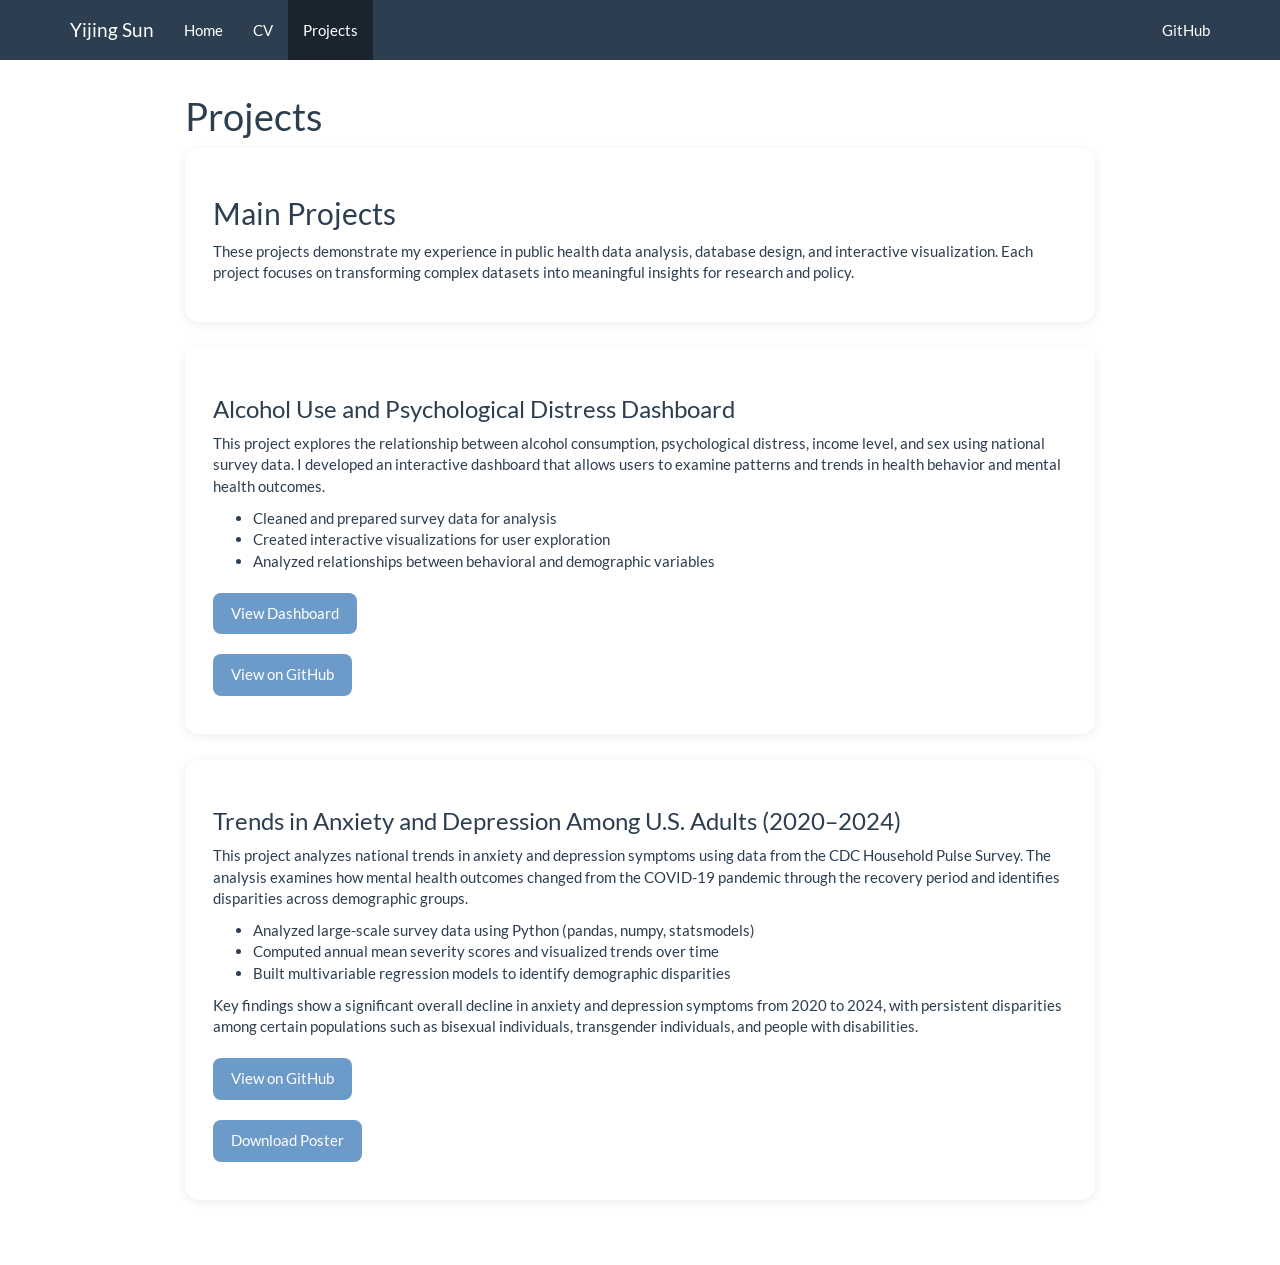
==== commit d647389f: "updated" ====
--- a/docs/projects.html
+++ b/docs/projects.html
@@ -305,6 +305,8 @@
 </ul>
 <p><a class="button" href="https://charsun0119.github.io/DATA555_final/final-4a.html" target="_blank">
 View Dashboard </a></p>
+<p><a class="button" href="https://github.com/charsun0119/DATA555_final" target="_blank">
+View on GitHub </a></p>
 </div>
 <div class="section-card">
 <h3>
@@ -334,11 +336,12 @@
 Key findings show a significant overall decline in anxiety and
 depression symptoms from 2020 to 2024, with persistent disparities among
 certain populations such as bisexual individuals, transgender
-individuals, and people with disabilities :contentReference<span
-index="0">oaicite:0</span>.
+individuals, and people with disabilities.
 </p>
 <p><a class="button" href="https://github.com/charsun0119/BIOS584-Final" target="_blank">
 View on GitHub </a></p>
+<p><a class="button" href="files/poster.pdf" download> Download Poster
+</a></p>
 </div>
 
 
--- a/docs/styles.css
+++ b/docs/styles.css
@@ -52,8 +52,13 @@
 }
 
 .button:hover {
-  background-color: #1a252f;
+  background-color: #325f8b;
   color: white;
+}
+
+.button-group .button {
+  width: 180px;
+  text-align: center;
 }
 
 .section-card {
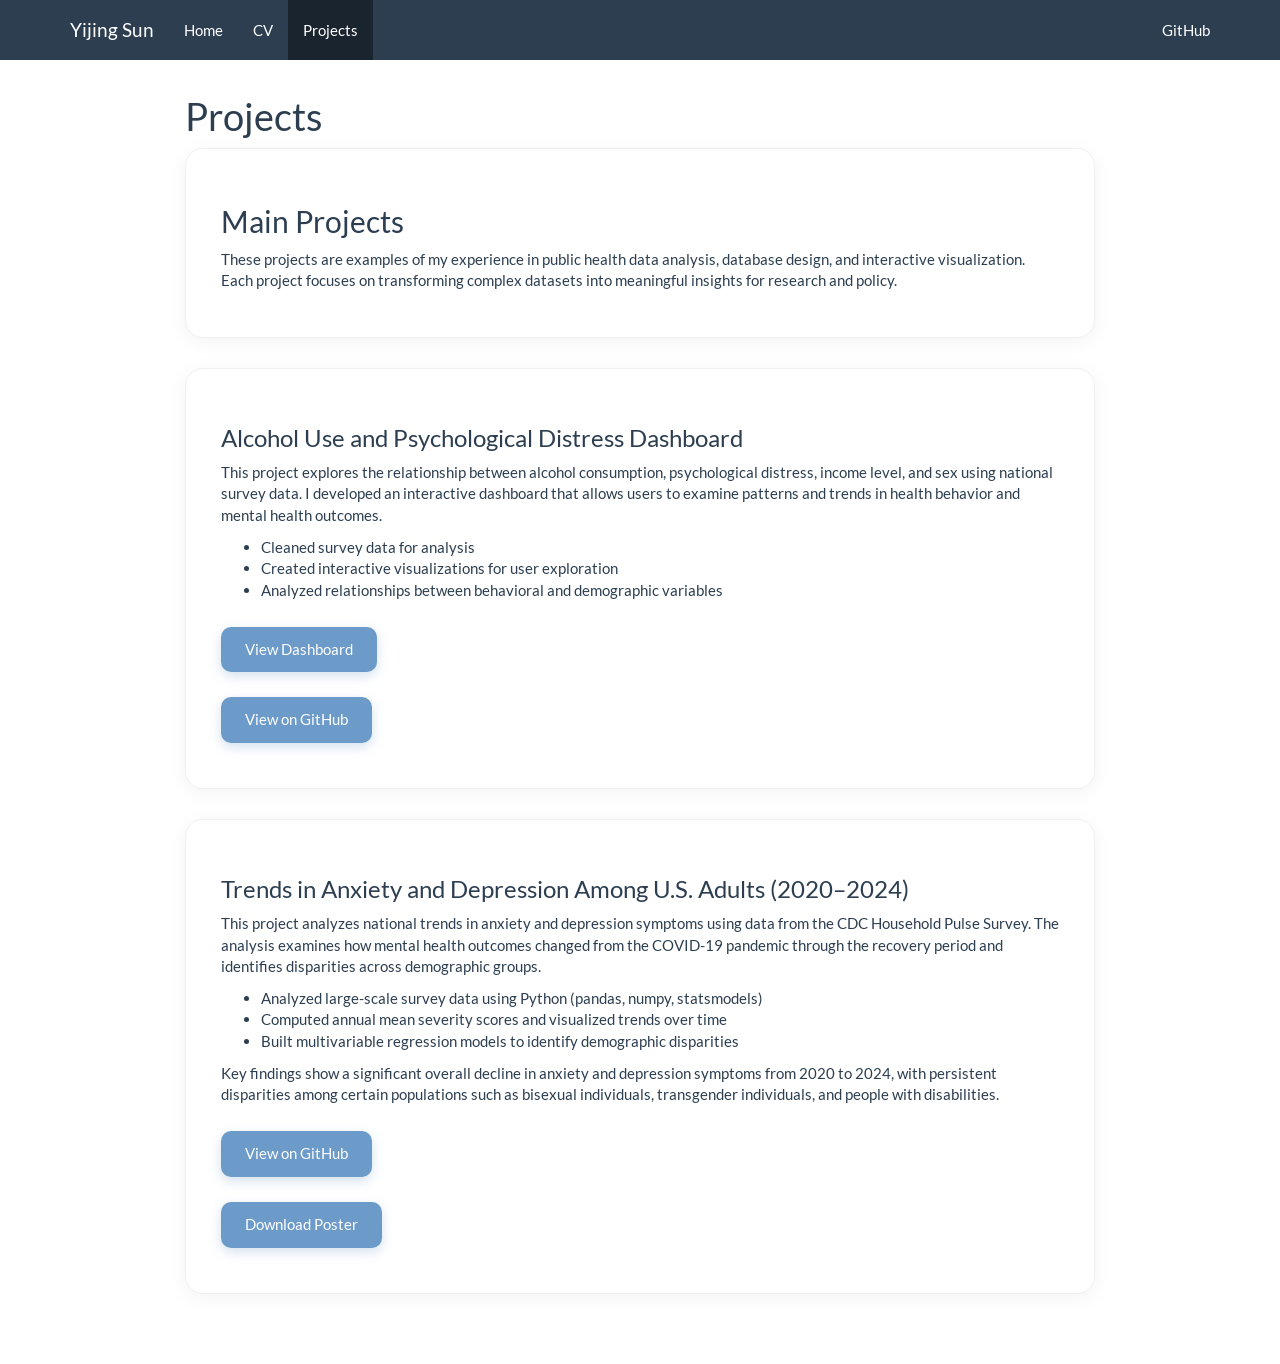
==== commit 37785813: "updated css for a better interactions and visualization" ====
--- a/docs/projects.html
+++ b/docs/projects.html
@@ -276,10 +276,10 @@
 Main Projects
 </h2>
 <p>
-These projects demonstrate my experience in public health data analysis,
-database design, and interactive visualization. Each project focuses on
-transforming complex datasets into meaningful insights for research and
-policy.
+These projects are examples of my experience in public health data
+analysis, database design, and interactive visualization. Each project
+focuses on transforming complex datasets into meaningful insights for
+research and policy.
 </p>
 </div>
 <div class="section-card">
@@ -294,7 +294,7 @@
 </p>
 <ul>
 <li>
-Cleaned and prepared survey data for analysis
+Cleaned survey data for analysis
 </li>
 <li>
 Created interactive visualizations for user exploration
--- a/docs/styles.css
+++ b/docs/styles.css
@@ -2,10 +2,12 @@
   display: flex;
   align-items: center;
   gap: 40px;
-  padding: 40px;
-  background-color: #f5f7fb;
-  border-radius: 16px;
-  margin-bottom: 30px;
+  padding: 50px;
+  background: linear-gradient(135deg, #f5f7fb 0%, #e8eff9 100%);
+  border-radius: 20px;
+  margin-bottom: 40px;
+  border: 1px solid rgba(108, 155, 202, 0.1);
+  box-shadow: 0 10px 30px rgba(0, 0, 0, 0.03);
 }
 
 .hero-text {
@@ -28,32 +30,45 @@
 }
 
 .img-block img {
-  width: 180px;
+  width: 190px;
   height: auto;
   object-fit: contain;
-  border-radius: 0px;
+  border-radius: 12px;
   display: block;
+  box-shadow: 0 8px 20px rgba(0, 0, 0, 0.1);
+  transition: transform 0.3s ease;
+}
+
+.img-block img:hover {
+  transform: translateY(-5px);
 }
 
 .img-caption {
-  font-size: 12px;
-  color: #002147;
-  margin-top: 4px;
+  font-size: 13px;
+  font-weight: 600;
+  letter-spacing: 0.5px;
+  text-transform: uppercase;
+  color: #4a5568;
+  margin-top: 12px;
 }
 
 .button {
   display: inline-block;
-  padding: 10px 18px;
+  padding: 12px 24px;
   background-color: #6c9bca;
-  color: white;
-  border-radius: 8px;
+  color: white !important;
+  border-radius: 10px;
   text-decoration: none;
-  margin-top: 10px;
+  margin-top: 15px;
+  font-weight: 500;
+  transition: all 0.3s cubic-bezier(0.4, 0, 0.2, 1);
+  box-shadow: 0 4px 12px rgba(108, 155, 202, 0.3);
 }
 
 .button:hover {
   background-color: #325f8b;
-  color: white;
+  transform: translateY(-2px);
+  box-shadow: 0 6px 15px rgba(50, 95, 139, 0.4);
 }
 
 .button-group .button {
@@ -62,11 +77,17 @@
 }
 
 .section-card {
-  padding: 28px;
-  margin-bottom: 25px;
-  border-radius: 14px;
+  padding: 35px;
+  margin-bottom: 30px;
+  border-radius: 18px;
   background-color: white;
-  box-shadow: 0 2px 10px rgba(0, 0, 0, 0.08);
+  border: 1px solid #f0f0f0;
+  box-shadow: 0 4px 20px rgba(0, 0, 0, 0.05);
+  transition: box-shadow 0.3s ease;
+}
+
+.section-card:hover {
+  box-shadow: 0 8px 30px rgba(0, 0, 0, 0.08);
 }
 
 .card-grid {
@@ -76,10 +97,18 @@
 
 .mini-card {
   flex: 1;
-  padding: 20px;
-  border-radius: 12px;
-  background-color: #f8f9fa;
-  border-left: 4px solid #2c3e50;
+  padding: 24px;
+  border-radius: 14px;
+  background-color: #ffffff;
+  border: 1px solid #eef0f2;
+  border-left: 5px solid #6c9bca;
+  transition: all 0.3s ease;
+}
+
+.mini-card:hover {
+  background-color: #fcfdfe;
+  transform: scale(1.02);
+  border-left-color: #325f8b;
 }
 
 @media screen and (max-width: 768px) {
